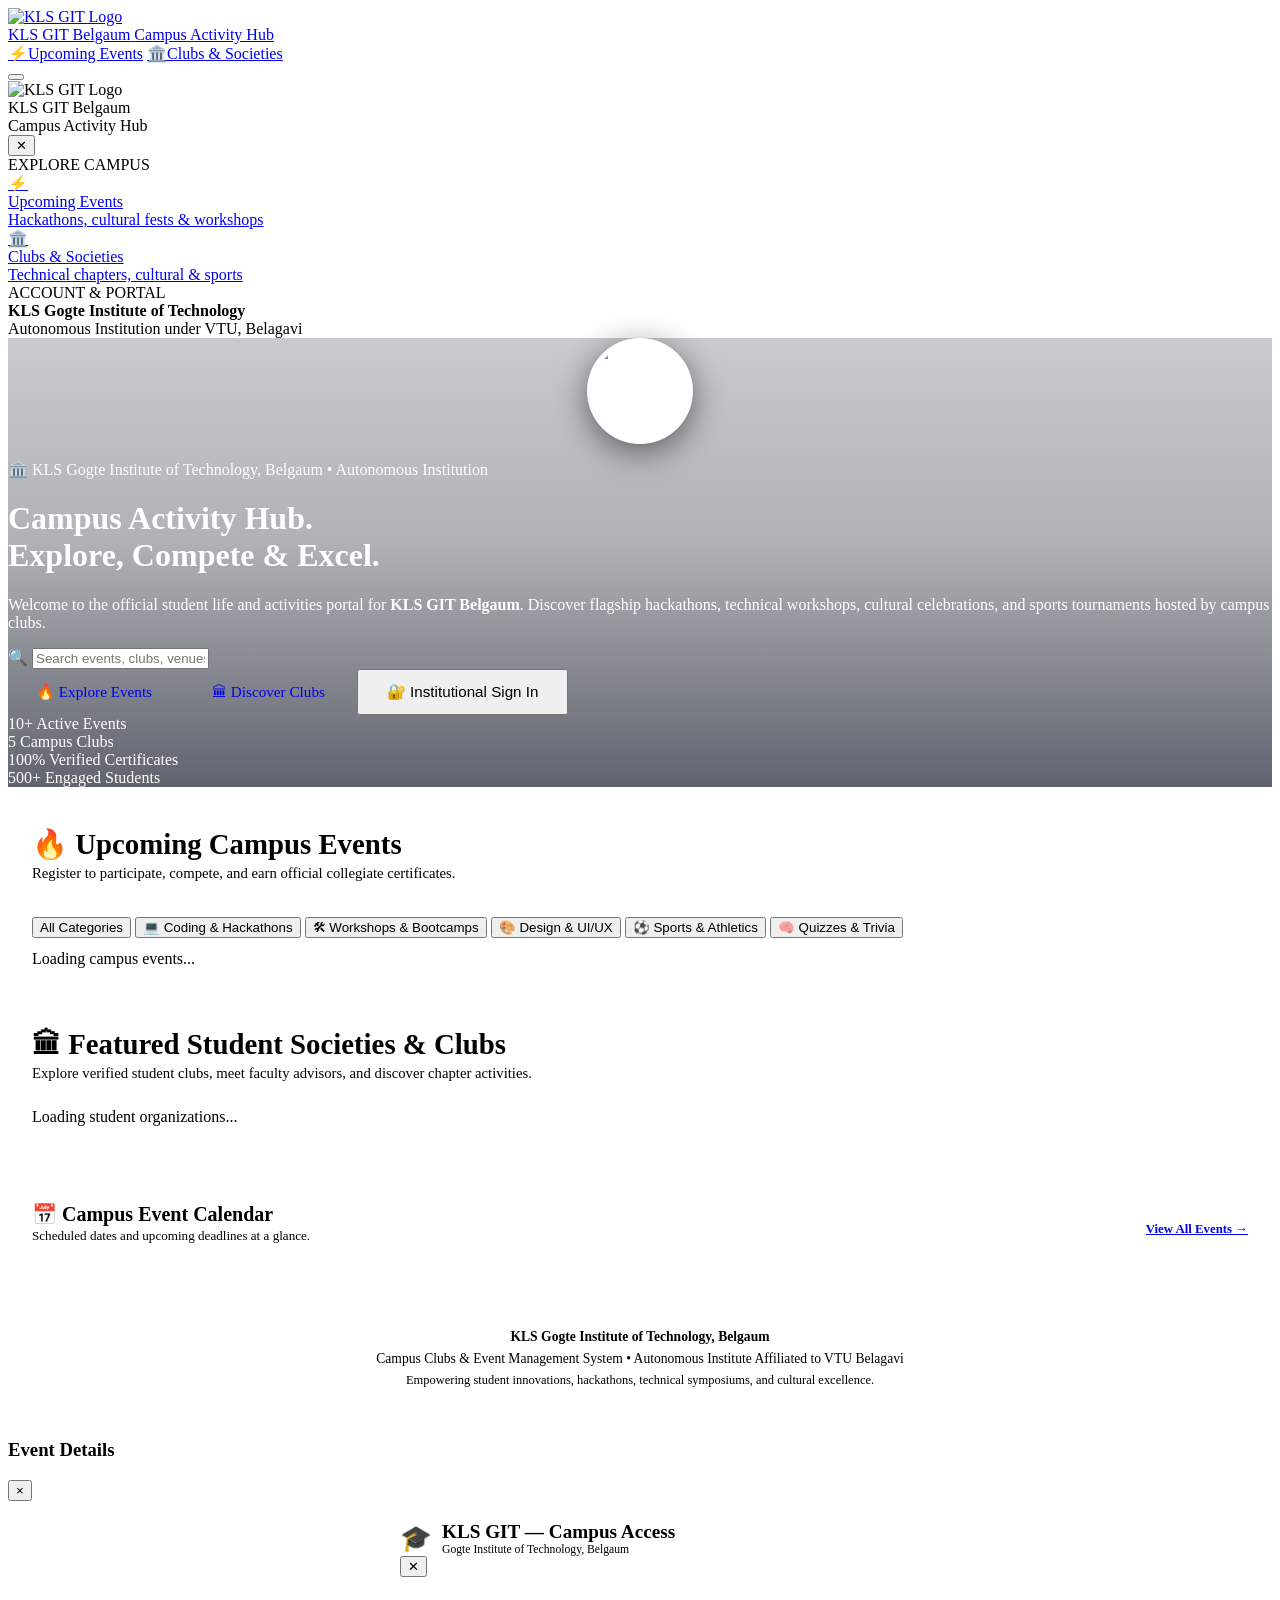
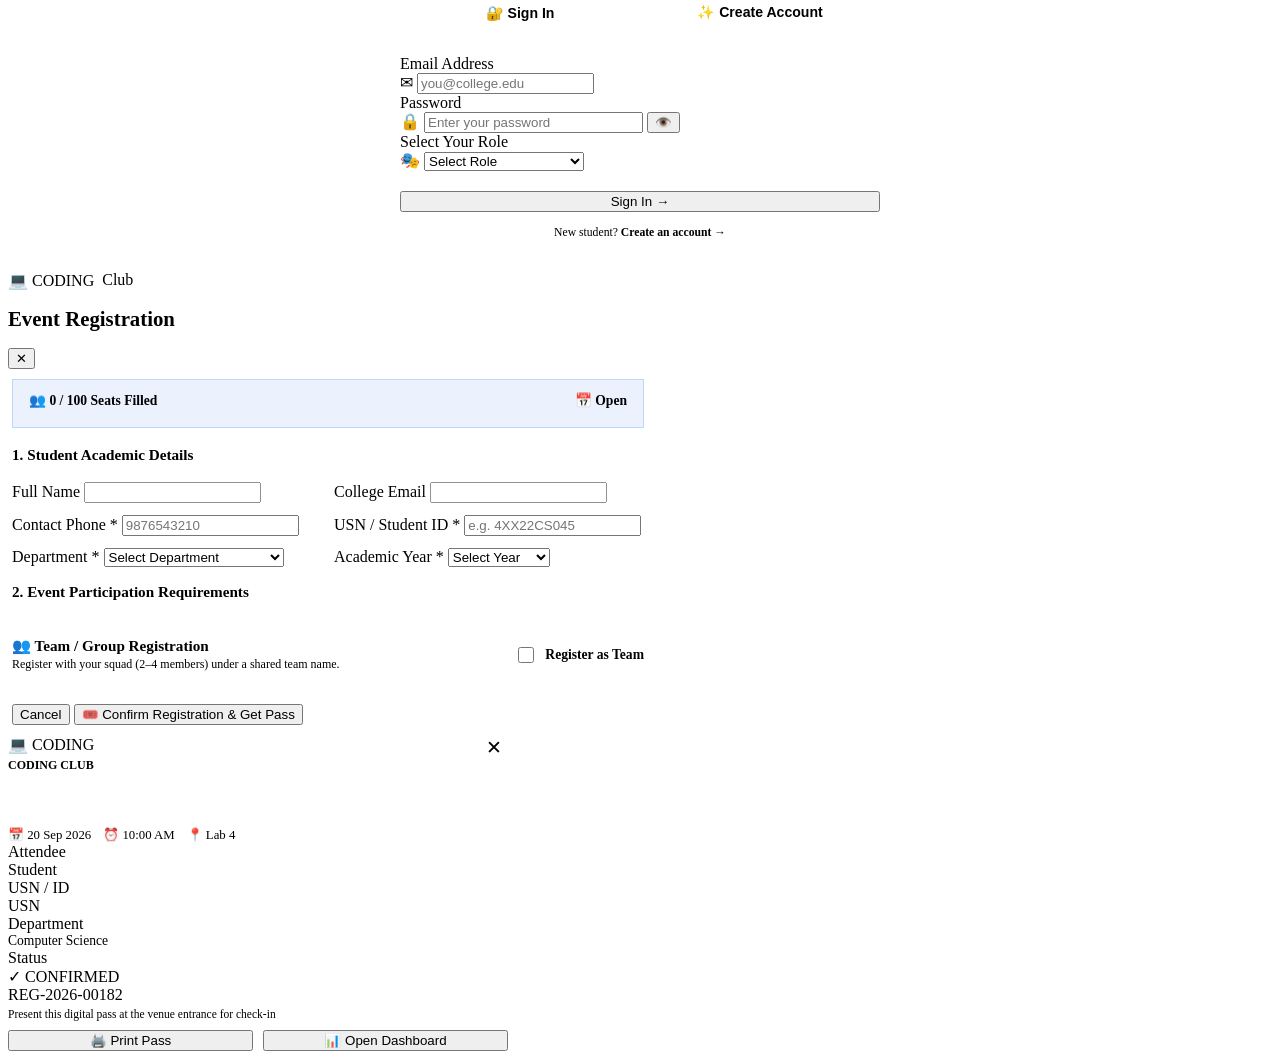
==== src/main/resources/static/index.html @ 77676dac "refactor(nav): remove autonomous badge, calendar link, and verify certificate link from navbar" ====
<!DOCTYPE html>
<html lang="en">
<head>
  <meta charset="UTF-8" />
  <meta name="viewport" content="width=device-width, initial-scale=1.0" />
  <title>KLS Gogte Institute of Technology, Belgaum — Campus Activity Hub</title>
  <meta name="description" content="Official Activity Hub for KLS Gogte Institute of Technology, Belgaum (KLS GIT Belagavi). Explore student clubs, hackathons, workshops, and verified credentials." />
  <link rel="icon" type="image/png" href="/images/kls_git_logo.png" />
  <link rel="stylesheet" href="/css/style.css?v=20260906_v27" />
</head>
<body>

<div id="toast-container"></div>

<!-- Top Navigation -->
<nav class="public-nav">
  <div class="public-nav-rainbow-bar"></div>
  <div class="public-nav-inner">
    <a href="/index.html" class="public-brand">
      <div class="brand-logo-wrapper">
        <img src="/images/kls_git_logo.png" alt="KLS GIT Logo" class="brand-logo-img" />
        <span class="brand-pulse-dot" title="Live Campus Portal"></span>
      </div>
      <div class="brand-text-col">
        <span class="brand-title">KLS GIT Belgaum</span>
        <span class="brand-subtitle">Campus Activity Hub</span>
      </div>
    </a>
    
    <div class="public-nav-links">
      <a href="#events-section" class="nav-link"><span class="nav-link-icon">⚡</span><span>Upcoming Events</span></a>
      <a href="#clubs-section" class="nav-link"><span class="nav-link-icon">🏛️</span><span>Clubs & Societies</span></a>
    </div>

    <div class="public-nav-right">
      <div id="nav-auth-container">
        <!-- Dynamic authentication buttons injected via JS -->
      </div>
      <button class="nav-toggle-btn" id="nav-toggle-btn" aria-label="Toggle navigation menu" onclick="toggleMobileNav()">
        <span class="bar bar-1"></span>
        <span class="bar bar-2"></span>
        <span class="bar bar-3"></span>
      </button>
    </div>
  </div>
</nav>

<!-- Mobile Navigation Drawer & Backdrop -->
<div class="mobile-nav-backdrop" id="mobile-nav-backdrop" onclick="closeMobileNav()"></div>
<aside class="mobile-nav-drawer" id="mobile-nav-drawer" aria-label="Mobile Navigation Drawer">
  <div class="drawer-header">
    <div class="drawer-brand">
      <img src="/images/kls_git_logo.png" alt="KLS GIT Logo" class="drawer-logo" />
      <div>
        <div class="drawer-title">KLS GIT Belgaum</div>
        <div class="drawer-subtitle">Campus Activity Hub</div>
      </div>
    </div>
    <button class="drawer-close-btn" onclick="closeMobileNav()" aria-label="Close navigation menu">✕</button>
  </div>

  <div class="drawer-content">
    <div class="drawer-group-label">EXPLORE CAMPUS</div>
    <nav class="drawer-links-list">
      <a href="#events-section" class="drawer-nav-item" onclick="closeMobileNav()">
        <div class="drawer-nav-icon-box bg-purple-tint">⚡</div>
        <div class="drawer-nav-meta">
          <div class="drawer-nav-title">Upcoming Events</div>
          <div class="drawer-nav-desc">Hackathons, cultural fests & workshops</div>
        </div>
      </a>
      <a href="#clubs-section" class="drawer-nav-item" onclick="closeMobileNav()">
        <div class="drawer-nav-icon-box bg-cyan-tint">🏛️</div>
        <div class="drawer-nav-meta">
          <div class="drawer-nav-title">Clubs & Societies</div>
          <div class="drawer-nav-desc">Technical chapters, cultural & sports</div>
        </div>
      </a>
    </nav>

    <div class="drawer-divider"></div>
    <div class="drawer-group-label">ACCOUNT & PORTAL</div>
    <div id="mobile-nav-auth" class="drawer-auth-section">
      <!-- Dynamic authentication buttons injected via JS -->
    </div>
  </div>

  <div class="drawer-footer">
    <div class="drawer-footer-text">
      <strong>KLS Gogte Institute of Technology</strong><br/>
      Autonomous Institution under VTU, Belagavi
    </div>
  </div>
</aside>

<!-- Hero Section with Real Campus Photo -->
<header class="hub-hero" style="background: linear-gradient(180deg, rgba(10, 16, 32, 0.22) 0%, rgba(10, 16, 32, 0.32) 45%, rgba(10, 16, 32, 0.65) 100%), url('/images/kls_git_campus.jpg') center 32%/cover no-repeat !important; color: #ffffff !important;">
  <div style="display:flex; justify-content:center; margin-bottom:16px;">
    <img src="/images/kls_git_logo.png" alt="KLS GIT Official Emblem" style="width:96px; height:96px; border-radius:50%; object-fit:contain; background:#fff; padding:3px; box-shadow:0 8px 32px rgba(0,0,0,0.5); border:2px solid rgba(255,255,255,0.25);" />
  </div>
  <div class="hub-hero-badge">
    <span class="live-pulse-dot"></span> <span>🏛️</span> KLS Gogte Institute of Technology, Belgaum • Autonomous Institution
  </div>
  <h1>Campus Activity Hub.<br/><span class="text-gradient-flow">Explore, Compete & Excel.</span></h1>
  <p>
    Welcome to the official student life and activities portal for <strong>KLS GIT Belgaum</strong>. Discover flagship hackathons, technical workshops, cultural celebrations, and sports tournaments hosted by campus clubs.
  </p>

  <!-- Live Search Bar -->
  <div class="hub-search-box">
    <span class="hub-search-icon">🔍</span>
    <input 
      type="text" 
      id="search-input" 
      class="hub-search-input" 
      placeholder="Search events, clubs, venues, or keywords..." 
      oninput="onSearchChange()"
    />
  </div>

  <div class="hub-hero-cta-group">
    <a href="#events-section" class="btn btn-primary" style="display:inline-flex; width:auto; padding: 12px 28px; font-size: 0.95rem; text-decoration:none;">
      🔥 Explore Events
    </a>
    <a href="#clubs-section" class="btn btn-secondary" style="display:inline-flex; width:auto; padding: 12px 28px; font-size: 0.95rem; text-decoration:none;">
      🏛 Discover Clubs
    </a>
    <button class="btn btn-secondary" onclick="openLoginModal()" style="display:inline-flex; width:auto; padding: 12px 28px; font-size: 0.95rem;">
      🔐 Institutional Sign In
    </button>
  </div>

  <div class="hub-stats-row">
    <div class="hub-stat-item">
      <span class="hub-stat-num" id="stat-events-count">10+</span>
      <span class="hub-stat-lbl">Active Events</span>
    </div>
    <div class="hub-stat-item">
      <span class="hub-stat-num" id="stat-clubs-count">5</span>
      <span class="hub-stat-lbl">Campus Clubs</span>
    </div>
    <div class="hub-stat-item">
      <span class="hub-stat-num">100%</span>
      <span class="hub-stat-lbl">Verified Certificates</span>
    </div>
    <div class="hub-stat-item">
      <span class="hub-stat-num">500+</span>
      <span class="hub-stat-lbl">Engaged Students</span>
    </div>
  </div>
</header>

<!-- Main Hub Content -->
<main class="page-container" style="max-width: 1280px; margin: 40px auto; padding: 0 24px;">

  <!-- Section 1: Upcoming Events -->
  <section id="events-section" style="margin-bottom: 60px;">
    <div style="display:flex; justify-content:space-between; align-items:flex-end; margin-bottom: 20px; flex-wrap:wrap; gap: 12px;">
      <div>
        <h2 style="font-size: 1.8rem; font-weight: 800; margin: 0; color: var(--text-primary);">
          🔥 Upcoming Campus Events
        </h2>
        <p style="color: var(--text-muted); font-size: 0.92rem; margin-top: 4px;">
          Register to participate, compete, and earn official collegiate certificates.
        </p>
      </div>
    </div>

    <!-- Category Filter Chips -->
    <div class="filter-chips-row">
      <button class="filter-chip active" onclick="filterCategory('ALL', this)">All Categories</button>
      <button class="filter-chip" onclick="filterCategory('CODING', this)">💻 Coding & Hackathons</button>
      <button class="filter-chip" onclick="filterCategory('WORKSHOP', this)">🛠 Workshops & Bootcamps</button>
      <button class="filter-chip" onclick="filterCategory('DESIGN', this)">🎨 Design & UI/UX</button>
      <button class="filter-chip" onclick="filterCategory('SPORTS', this)">⚽ Sports & Athletics</button>
      <button class="filter-chip" onclick="filterCategory('QUIZ', this)">🧠 Quizzes & Trivia</button>
    </div>

    <!-- Events Grid -->
    <div class="events-grid" id="events-grid">
      <div class="empty-state" style="grid-column: 1 / -1;">
        <div class="spinner"></div>
        <p style="margin-top: 12px;">Loading campus events...</p>
      </div>
    </div>
  </section>

  <!-- Section 2: Campus Clubs Showcase -->
  <section id="clubs-section" class="section-entrance-bg" style="margin-bottom: 60px; background: url('/images/kls_git_entrance.jpg?v=20260906_v27') center center / 100% 100% no-repeat !important;">
    <div class="section-header-badge-box">
      <h2 style="font-size: 1.8rem; font-weight: 800; margin: 0; color: var(--text-primary);">
        🏛 Featured Student Societies & Clubs
      </h2>
      <p style="color: var(--text-secondary); font-size: 0.92rem; margin-top: 4px; font-weight: 500;">
        Explore verified student clubs, meet faculty advisors, and discover chapter activities.
      </p>
    </div>

    <div style="display:grid; grid-template-columns: repeat(auto-fill, minmax(280px, 1fr)); gap: 20px;" id="clubs-grid">
      <div class="empty-state" style="grid-column: 1 / -1;">
        <div class="spinner"></div>
        <p style="margin-top: 12px;">Loading student organizations...</p>
      </div>
    </div>
  </section>

  <!-- Section 3: Campus Calendar (Compact Widget) -->
  <section id="calendar-section" style="margin-bottom: 40px;">
    <div style="margin-bottom: 14px; display:flex; align-items:center; gap:10px; justify-content:space-between; flex-wrap:wrap;">
      <div>
        <h3 style="font-size: 1.25rem; font-weight: 800; margin: 0; color: var(--text-primary);">
          📅 Campus Event Calendar
        </h3>
        <p style="color: var(--text-muted); font-size: 0.82rem; margin-top: 2px; font-weight: 500;">
          Scheduled dates and upcoming deadlines at a glance.
        </p>
      </div>
      <a href="#events-section" class="btn btn-secondary btn-sm" style="font-size:0.8rem; font-weight:700;">View All Events →</a>
    </div>

    <div id="calendar-container" class="compact-calendar-widget"></div>
  </section>

</main>

<!-- Footer -->
<footer style="border-top: 1px solid var(--border); padding: 32px 24px; text-align: center; color: var(--text-muted); font-size: 0.85rem; background: var(--bg-card);">
  <p style="margin: 0 0 6px 0; font-weight: 600; color: var(--text-primary);">KLS Gogte Institute of Technology, Belgaum</p>
  <p style="margin: 0 0 6px 0;">Campus Clubs & Event Management System • Autonomous Institute Affiliated to VTU Belagavi</p>
  <p style="margin: 0; font-size: 0.78rem;">Empowering student innovations, hackathons, technical symposiums, and cultural excellence.</p>
</footer>

<!-- Public Event Details Modal -->
<div class="modal-overlay" id="eventDetailsModal">
  <div class="modal-card" style="max-width: 650px;">
    <div class="modal-header">
      <h3 id="detailsModalTitle">Event Details</h3>
      <button class="modal-close" onclick="closeModal('eventDetailsModal')">&times;</button>
    </div>
    <div class="modal-body" id="detailsModalBody"></div>
    <div class="modal-footer" id="detailsModalActions"></div>
  </div>
</div>

<!-- Unified Auth Modal: Sign In + Create Account -->
<div class="modal-overlay" id="loginModal" style="align-items: flex-start; padding: 20px 16px;">
  <div class="modal-card" style="max-width: 480px; margin: auto; align-self: center; max-height: calc(100vh - 40px); overflow-y: auto;">

    <!-- Header -->
    <div class="modal-header" style="border-bottom: 1px solid rgba(255,255,255,0.08); padding-bottom: 14px; margin-bottom: 0;">
      <div style="display:flex; align-items:center; gap: 10px;">
        <span style="font-size:1.6rem;">🎓</span>
        <div>
          <h3 style="margin:0; font-size: 1.2rem;" id="auth-modal-title">KLS GIT — Campus Access</h3>
          <p style="margin:0; font-size:0.73rem; color:var(--text-muted);">Gogte Institute of Technology, Belgaum</p>
        </div>
      </div>
      <button class="modal-close" onclick="closeLoginModal()">&#x2715;</button>
    </div>

    <!-- Tabs -->
    <div style="display:flex; gap:0; border-bottom: 1px solid rgba(255,255,255,0.08); margin-bottom: 20px;">
      <button id="tab-signin" onclick="switchAuthTab('signin')" style="
        flex:1; padding: 12px; background:transparent; border:none; cursor:pointer;
        font-size: 0.88rem; font-weight: 700; color: var(--accent-purple);
        border-bottom: 2px solid var(--accent-purple); transition: all 0.2s;
      ">🔐 Sign In</button>
      <button id="tab-register" onclick="switchAuthTab('register')" style="
        flex:1; padding: 12px; background:transparent; border:none; cursor:pointer;
        font-size: 0.88rem; font-weight: 600; color: var(--text-muted);
        border-bottom: 2px solid transparent; transition: all 0.2s;
      ">✨ Create Account</button>
    </div>

    <!-- ─── SIGN IN PANEL ─── -->
    <div id="auth-panel-signin">
      <form id="login-form" novalidate onsubmit="handleLogin(event); return false;">
        <div class="form-group">
          <label for="email">Email Address</label>
          <div class="input-wrapper">
            <span class="input-icon">✉</span>
            <input type="email" id="email" name="email" placeholder="you@college.edu" autocomplete="email" required />
          </div>
        </div>
        <div class="form-group">
          <label for="password">Password</label>
          <div class="input-wrapper" style="position:relative;">
            <span class="input-icon">🔒</span>
            <input type="password" id="password" name="password" placeholder="Enter your password" autocomplete="current-password" required style="padding-right: 44px;" />
            <button type="button" class="password-toggle-btn" onclick="togglePasswordVisibility('password', this)" title="Show/hide password">👁️</button>
          </div>
        </div>
        <div class="form-group">
          <label for="role">Select Your Role</label>
          <div class="input-wrapper">
            <span class="input-icon">🎭</span>
            <select id="role" name="role" required>
              <option value="" disabled selected>Select Role</option>
              <option value="DEVELOPER">🛠 Developer / Admin</option>
              <option value="COORDINATOR">📋 Coordinator</option>
              <option value="FACULTY_COORDINATOR">🎓 Faculty Coordinator</option>
              <option value="USER">👤 Student / User</option>
            </select>
          </div>
        </div>
        <div id="error-msg" class="error-msg"></div>
        <button type="submit" id="login-btn" class="btn btn-primary" style="margin-top: 20px; width: 100%;">
          Sign In →
        </button>
      </form>
      <p style="text-align:center; margin-top:14px; font-size:0.73rem; color:var(--text-muted);">
        New student? <span style="color:var(--accent-purple); cursor:pointer; font-weight:600;" onclick="switchAuthTab('register')">Create an account →</span>
      </p>
    </div>

    <!-- ─── CREATE ACCOUNT PANEL ─── -->
    <div id="auth-panel-register" style="display:none;">
      <form id="register-form" novalidate onsubmit="handleStudentRegister(event)">

        <!-- Row 1: Name + USN -->
        <div style="display:grid; grid-template-columns:1fr 1fr; gap:12px;">
          <div class="form-group">
            <label for="reg-name">Full Name *</label>
            <div class="input-wrapper">
              <span class="input-icon">👤</span>
              <input type="text" id="reg-name" placeholder="Bhargav Mahesh" required />
            </div>
          </div>
          <div class="form-group">
            <label for="reg-usn">USN *</label>
            <div class="input-wrapper">
              <span class="input-icon">🪪</span>
              <input type="text" id="reg-usn" placeholder="2KG21CS001" required style="text-transform:uppercase;" />
            </div>
          </div>
        </div>

        <!-- College Email + OTP -->
        <div class="form-group">
          <label for="reg-email">College Email *</label>
          <div style="display:flex; gap:8px; align-items:flex-start;">
            <div class="input-wrapper" style="flex:1;">
              <span class="input-icon">✉</span>
              <input type="email" id="reg-email" placeholder="usn@kls.ac.in or college email" required />
            </div>
            <button type="button" id="otp-send-btn" onclick="sendOTP()"
              style="flex-shrink:0; padding: 10px 14px; background: var(--accent-purple); color:#fff; border:none; border-radius: var(--radius-md); cursor:pointer; font-size:0.8rem; font-weight:600; white-space:nowrap;">
              Send OTP
            </button>
          </div>
        </div>

        <!-- OTP Input (hidden until sent) -->
        <div class="form-group" id="otp-verify-row" style="display:none;">
          <label for="reg-otp">Enter OTP <span style="color:var(--accent-green); font-size:0.75rem;" id="otp-status-text">(Check your email)</span></label>
          <div style="display:flex; gap:8px;">
            <div class="input-wrapper" style="flex:1;">
              <span class="input-icon">🔢</span>
              <input type="text" id="reg-otp" placeholder="6-digit code" maxlength="6" inputmode="numeric" />
            </div>
            <button type="button" onclick="verifyOTP()"
              style="flex-shrink:0; padding: 10px 14px; background: var(--accent-green); color:#fff; border:none; border-radius: var(--radius-md); cursor:pointer; font-size:0.8rem; font-weight:600;">
              Verify ✓
            </button>
          </div>
          <div id="otp-verified-badge" style="display:none; margin-top:6px; color:var(--accent-green); font-size:0.78rem; font-weight:600;">
            ✅ Email Verified
          </div>
        </div>

        <!-- Row 2: Mobile + Year -->
        <div style="display:grid; grid-template-columns:1fr 1fr; gap:12px;">
          <div class="form-group">
            <label for="reg-mobile">Mobile Number *</label>
            <div class="input-wrapper">
              <span class="input-icon">📱</span>
              <input type="tel" id="reg-mobile" placeholder="10-digit mobile" maxlength="10" required />
            </div>
          </div>
          <div class="form-group">
            <label for="reg-year">Year of Study *</label>
            <div class="input-wrapper">
              <span class="input-icon">📚</span>
              <select id="reg-year" required>
                <option value="" disabled selected>Select Year</option>
                <option value="1">1st Year</option>
                <option value="2">2nd Year</option>
                <option value="3">3rd Year</option>
                <option value="4">4th Year</option>
              </select>
            </div>
          </div>
        </div>

        <!-- Department -->
        <div class="form-group">
          <label for="reg-dept">Department *</label>
          <div class="input-wrapper">
            <span class="input-icon">🏛</span>
            <select id="reg-dept" required>
              <option value="" disabled selected>Select Department</option>
              <option value="CSE">Computer Science &amp; Engineering</option>
              <option value="ISE">Information Science &amp; Engineering</option>
              <option value="ECE">Electronics &amp; Communication</option>
              <option value="EEE">Electrical &amp; Electronics</option>
              <option value="ME">Mechanical Engineering</option>
              <option value="CE">Civil Engineering</option>
              <option value="AI-ML">AI &amp; Machine Learning</option>
              <option value="MBA">MBA</option>
              <option value="MCA">MCA</option>
            </select>
          </div>
        </div>

        <!-- Password -->
        <div class="form-group">
          <label for="reg-password">Password *</label>
          <div class="input-wrapper" style="position:relative;">
            <span class="input-icon">🔒</span>
            <input type="password" id="reg-password" placeholder="Create a secure password" required style="padding-right: 44px;" />
            <button type="button" class="password-toggle-btn" onclick="togglePasswordVisibility('reg-password', this)" title="Show/hide password">👁️</button>
          </div>
        </div>

        <div id="reg-error-msg" class="error-msg"></div>

        <button type="submit" id="register-btn" class="btn btn-primary" style="margin-top:16px; width:100%;">
          Create Account →
        </button>
      </form>
      <p style="text-align:center; margin-top:14px; font-size:0.73rem; color:var(--text-muted);">
        Already have an account? <span style="color:var(--accent-purple); cursor:pointer; font-weight:600;" onclick="switchAuthTab('signin')">Sign In →</span>
      </p>
    </div>

  </div>
</div>

<!-- Event Registration Modal (Direct In-Page Registration on Home Page) -->
<div class="modal-overlay" id="event-registration-modal">
  <div class="modal" style="max-width: 640px; max-height: 90vh; display: flex; flex-direction: column;">
    <div class="modal-header" style="flex-shrink: 0;">
      <div>
        <div style="display:flex; align-items:center; gap:8px; margin-bottom:4px;">
          <span id="event-reg-type-badge" class="badge badge-purple">💻 CODING</span>
          <span id="event-reg-club-badge" class="badge badge-blue">Club</span>
        </div>
        <h2 id="event-reg-title" style="font-size:1.3rem;">Event Registration</h2>
      </div>
      <button class="modal-close" onclick="closeModal('event-registration-modal')">✕</button>
    </div>

    <div style="overflow-y: auto; padding: 10px 4px; flex: 1;">
      <!-- Capacity & Deadline Banner -->
      <div id="event-reg-capacity-banner" style="background: rgba(59,130,246,0.1); border: 1px solid rgba(59,130,246,0.25); border-radius: var(--radius-md); padding: 12px 16px; margin-bottom: 18px;">
        <div style="display:flex; justify-content:space-between; font-size:0.85rem; font-weight:600; color:var(--accent-cyan); margin-bottom:6px;">
          <span id="event-reg-capacity-count">👥 0 / 100 Seats Filled</span>
          <span id="event-reg-deadline-text">📅 Open</span>
        </div>
        <div class="capacity-bar-track">
          <div class="capacity-bar-fill" id="event-reg-capacity-fill" style="width: 0%;"></div>
        </div>
      </div>

      <form id="public-event-reg-form" onsubmit="submitPublicEventRegistration(event)">
        <!-- 1. Student Academic Details -->
        <h3 style="font-size:0.95rem; font-weight:700; color:var(--text-primary); margin-bottom:12px; border-bottom:1px solid var(--border); padding-bottom:6px;">
          1. Student Academic Details
        </h3>

        <div style="display:grid; grid-template-columns: 1fr 1fr; gap:12px; margin-bottom:12px;">
          <div class="form-group">
            <label class="form-label">Full Name</label>
            <input type="text" class="form-control" id="event-reg-student-name" readonly style="opacity:0.8; cursor:not-allowed;" />
          </div>
          <div class="form-group">
            <label class="form-label">College Email</label>
            <input type="email" class="form-control" id="event-reg-student-email" readonly style="opacity:0.8; cursor:not-allowed;" />
          </div>
        </div>

        <div style="display:grid; grid-template-columns: 1fr 1fr; gap:12px; margin-bottom:12px;">
          <div class="form-group">
            <label class="form-label">Contact Phone *</label>
            <input type="tel" class="form-control" id="event-reg-phone" placeholder="9876543210" required />
          </div>
          <div class="form-group">
            <label class="form-label">USN / Student ID *</label>
            <input type="text" class="form-control" id="event-reg-usn" placeholder="e.g. 4XX22CS045" required />
          </div>
        </div>

        <div style="display:grid; grid-template-columns: 1fr 1fr; gap:12px; margin-bottom:16px;">
          <div class="form-group">
            <label class="form-label">Department *</label>
            <select class="form-control" id="event-reg-dept" required>
              <option value="">Select Department</option>
              <option value="Computer Science & Engineering">Computer Science & Eng</option>
              <option value="Information Science & Engineering">Information Science & Eng</option>
              <option value="Electronics & Communication">Electronics & Comm</option>
              <option value="Mechanical Engineering">Mechanical Engineering</option>
              <option value="Civil Engineering">Civil Engineering</option>
              <option value="Biotechnology">Biotechnology</option>
              <option value="Master of Business Admin (MBA)">MBA</option>
            </select>
          </div>
          <div class="form-group">
            <label class="form-label">Academic Year *</label>
            <select class="form-control" id="event-reg-year" required>
              <option value="">Select Year</option>
              <option value="1st Year">1st Year</option>
              <option value="2nd Year">2nd Year</option>
              <option value="3rd Year">3rd Year</option>
              <option value="4th Year">4th Year</option>
              <option value="Postgraduate">Postgraduate</option>
            </select>
          </div>
        </div>

        <!-- 2. Dynamic Event-Type Specific Questions -->
        <div id="event-dynamic-reg-section" style="margin-top:16px;">
          <h3 style="font-size:0.95rem; font-weight:700; color:var(--text-primary); margin-bottom:12px; border-bottom:1px solid var(--border); padding-bottom:6px;">
            2. Event Participation Requirements
          </h3>
          <div id="event-reg-dynamic-questions">
            <!-- Dynamically populated based on eventType -->
          </div>
        </div>

        <!-- 3. Team / Group Registration -->
        <div id="event-reg-team-section" style="margin-top:16px; border-top:1px solid var(--border); padding-top:14px;">
          <div style="display:flex; align-items:center; justify-content:space-between; margin-bottom:10px;">
            <div>
              <h3 style="font-size:0.95rem; font-weight:700; color:var(--text-primary); margin:0;">
                👥 Team / Group Registration
              </h3>
              <p style="font-size:0.75rem; color:var(--text-muted); margin:2px 0 0;">
                Register with your squad (2–4 members) under a shared team name.
              </p>
            </div>
            <label style="display:flex; align-items:center; gap:8px; cursor:pointer; font-size:0.85rem; color:var(--accent-cyan); font-weight:600;">
              <input type="checkbox" id="event-reg-is-team-checkbox" onchange="togglePublicTeamFields()" style="width:16px; height:16px; accent-color:var(--accent-cyan);" />
              Register as Team
            </label>
          </div>

          <div id="event-reg-team-fields" style="display:none; background:rgba(255,255,255,0.02); border:1px solid var(--border); border-radius:var(--radius-md); padding:14px; margin-bottom:12px;">
            <div class="form-group" style="margin-bottom:12px;">
              <label class="form-label">Team Name <span style="color:var(--accent-red);">*</span></label>
              <input type="text" class="form-control" id="event-reg-team-name" placeholder="e.g. Silicon Crusaders, Byte Busters" />
            </div>

            <label class="form-label" style="display:flex; justify-content:space-between; margin-bottom:6px;">
              <span>Teammates (USN & Name)</span>
              <span style="font-size:0.75rem; color:var(--text-muted);">Max 3 additional members</span>
            </label>
            <div id="event-reg-teammates-list" style="display:flex; flex-direction:column; gap:8px;">
              <!-- Dynamic teammate inputs -->
            </div>
            <button type="button" class="btn btn-secondary btn-sm" onclick="addPublicTeammateInput()" style="margin-top:8px;">
              ➕ Add Teammate
            </button>
          </div>
        </div>

        <div class="modal-footer" style="margin-top:20px; padding:12px 0 0; border-top:1px solid var(--border);">
          <button type="button" class="btn btn-secondary" onclick="closeModal('event-registration-modal')">Cancel</button>
          <button type="submit" class="btn btn-primary" id="event-confirm-reg-btn">
            🎟️ Confirm Registration & Get Pass
          </button>
        </div>
      </form>
    </div>
  </div>
</div>

<!-- Holographic Digital Ticket Pass & QR Code Modal -->
<div class="modal-overlay" id="event-ticket-modal">
  <div class="modal" style="max-width: 500px; background: transparent; border: none; box-shadow: none; padding: 0;">
    <div class="ticket-pass-wrapper">
      <div class="ticket-hologram-card">
        <!-- Notch cutouts -->
        <div class="ticket-notch-left"></div>
        <div class="ticket-notch-right"></div>

        <!-- Header band -->
        <div class="ticket-header-band">
          <div style="display:flex; justify-content:space-between; align-items:flex-start;">
            <div>
              <span id="event-ticket-type-badge" class="badge badge-cyan">💻 CODING</span>
              <div id="event-ticket-club-name" style="font-size:0.75rem; color:var(--accent-blue); font-weight:700; margin-top:4px;">CODING CLUB</div>
              <h2 id="event-ticket-title" style="font-size:1.25rem; font-weight:800; color:#fff; margin-top:4px;">Hackathon 2026</h2>
            </div>
            <button onclick="closeModal('event-ticket-modal')" style="background:transparent; border:none; color:var(--text-muted); font-size:1.2rem; cursor:pointer;">✕</button>
          </div>
          <div style="margin-top:10px; display:flex; gap:12px; font-size:0.8rem; color:var(--text-secondary);">
            <span id="event-ticket-date">📅 20 Sep 2026</span>
            <span id="event-ticket-time">⏰ 10:00 AM</span>
            <span id="event-ticket-venue">📍 Lab 4</span>
          </div>
        </div>

        <!-- Body content -->
        <div class="ticket-body-content">
          <!-- Team Banner -->
          <div id="event-ticket-team-banner" style="display:none; background:rgba(99,102,241,0.15); border:1px solid rgba(99,102,241,0.4); border-radius:8px; padding:8px 12px; margin-bottom:12px; font-size:0.82rem; color:#c7d2fe;">
            🚀 Team: <strong id="event-ticket-team-name" style="color:#ffffff;">—</strong>
            <div id="event-ticket-team-members" style="font-size:0.75rem; color:#94a3b8; margin-top:3px;"></div>
          </div>
          <div class="ticket-field-row">
            <div>
              <div class="ticket-field-label">Attendee</div>
              <div class="ticket-field-val" id="event-ticket-student-name">Student</div>
            </div>
            <div>
              <div class="ticket-field-label">USN / ID</div>
              <div class="ticket-field-val" id="event-ticket-student-usn">USN</div>
            </div>
          </div>

          <div class="ticket-field-row">
            <div>
              <div class="ticket-field-label">Department</div>
              <div class="ticket-field-val" id="event-ticket-dept" style="font-size:0.85rem;">Computer Science</div>
            </div>
            <div>
              <div class="ticket-field-label">Status</div>
              <div id="event-ticket-status-badge"><span class="badge badge-green">✓ CONFIRMED</span></div>
            </div>
          </div>

          <!-- QR Code Ticket Section -->
          <div class="ticket-qr-section">
            <div class="ticket-qr-box" id="event-ticket-qr-box"></div>
            <div class="ticket-reg-code" id="event-ticket-reg-number">REG-2026-00182</div>
            <small style="color:var(--text-muted); font-size:0.72rem; margin-top:4px;">Present this digital pass at the venue entrance for check-in</small>
          </div>

          <div style="display:flex; gap:10px; margin-top:8px;">
            <button class="btn btn-secondary" style="flex:1;" onclick="window.print()">🖨️ Print Pass</button>
            <button class="btn btn-primary" style="flex:1;" onclick="closeModal('event-ticket-modal'); window.location.href='/user.html';">📊 Open Dashboard</button>
          </div>
        </div>
      </div>
    </div>
  </div>
</div>

<script src="/js/auth.js?v=20260905_v5"></script>
<script src="/js/home.js?v=20260905_v5"></script>
</body>
</html>
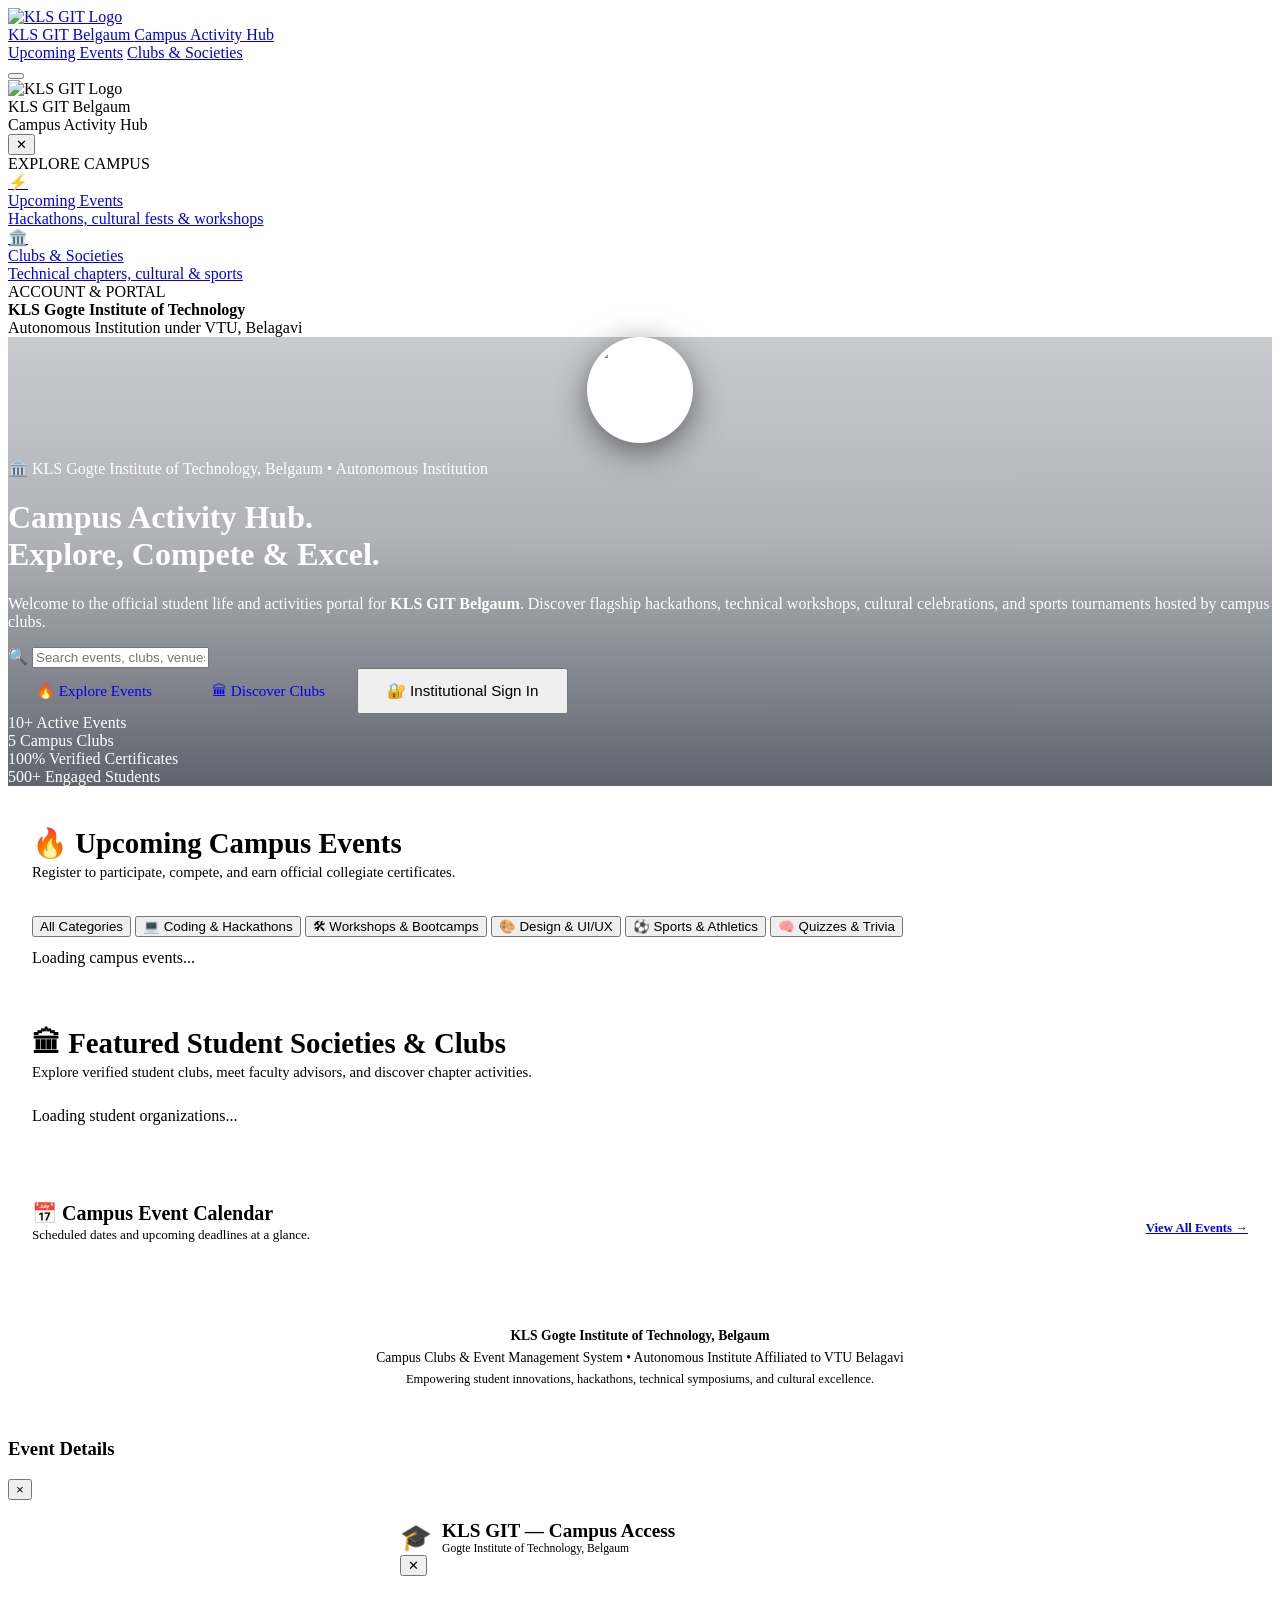
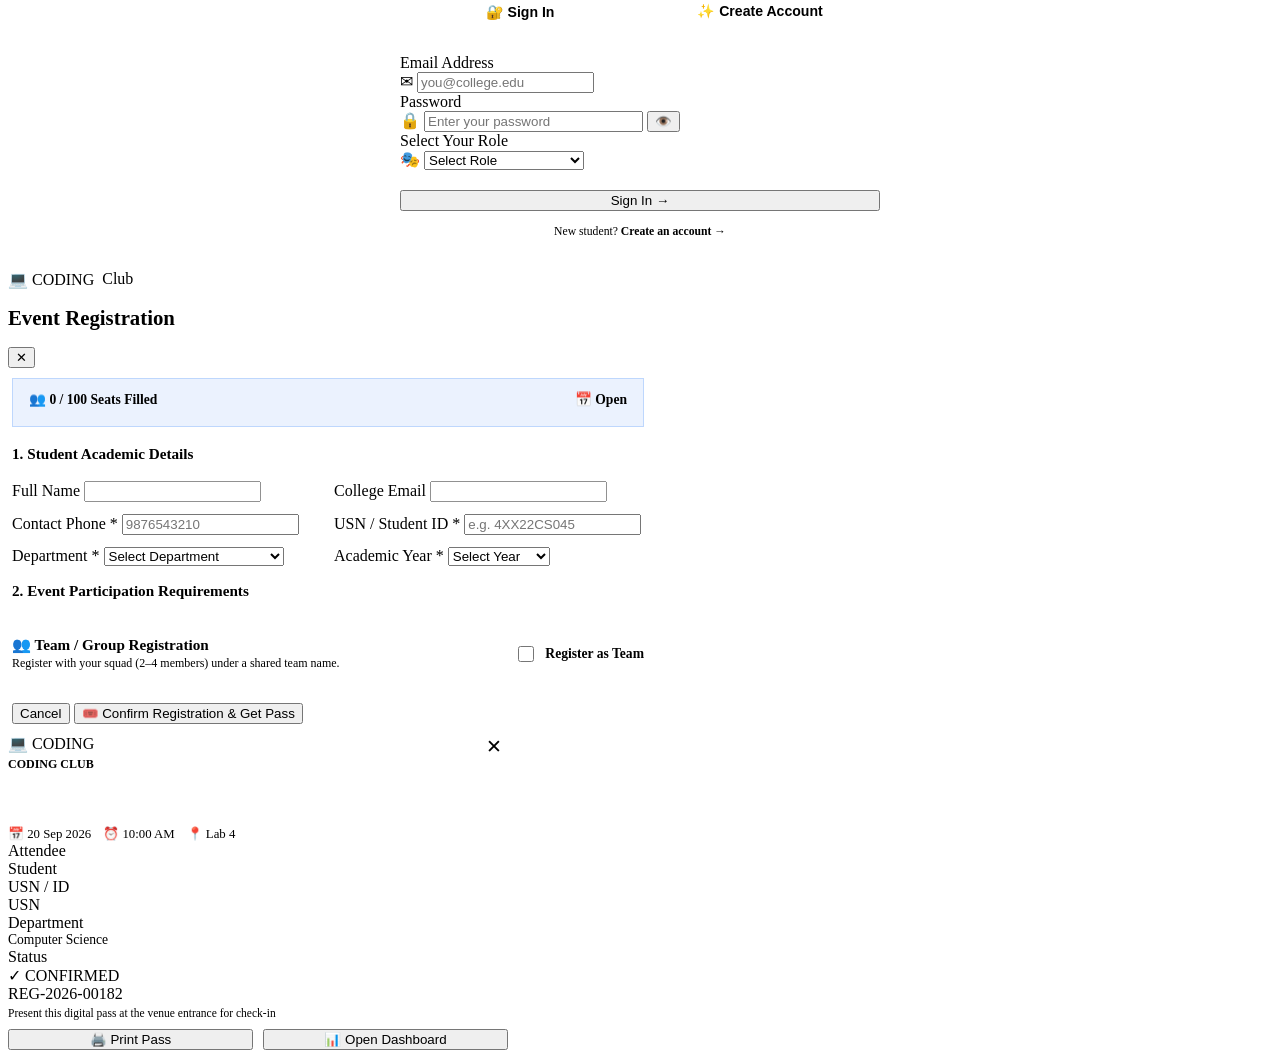
==== commit 533d81da: "refactor(ui): remove emojis from navbar links" ====
--- a/src/main/resources/static/index.html
+++ b/src/main/resources/static/index.html
@@ -28,8 +28,8 @@
     </a>
     
     <div class="public-nav-links">
-      <a href="#events-section" class="nav-link"><span class="nav-link-icon">⚡</span><span>Upcoming Events</span></a>
-      <a href="#clubs-section" class="nav-link"><span class="nav-link-icon">🏛️</span><span>Clubs & Societies</span></a>
+      <a href="#events-section" class="nav-link">Upcoming Events</a>
+      <a href="#clubs-section" class="nav-link">Clubs & Societies</a>
     </div>
 
     <div class="public-nav-right">
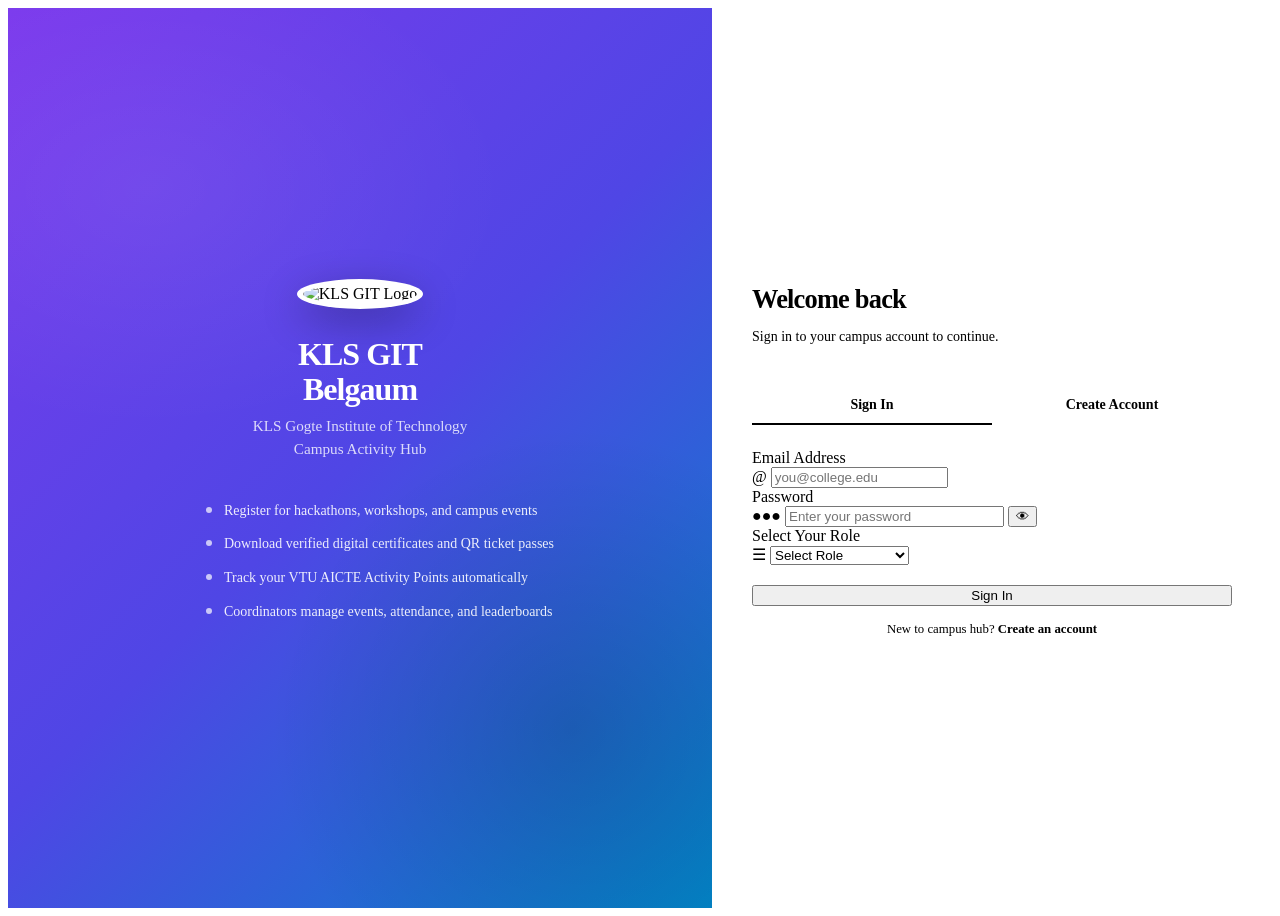
==== commit 517b1e2e: "feat: login/signup as landing page, emoji cleanup, remove scratch files" ====
--- a/src/main/resources/static/index.html
+++ b/src/main/resources/static/index.html
@@ -3,345 +3,348 @@
 <head>
   <meta charset="UTF-8" />
   <meta name="viewport" content="width=device-width, initial-scale=1.0" />
-  <title>KLS Gogte Institute of Technology, Belgaum — Campus Activity Hub</title>
-  <meta name="description" content="Official Activity Hub for KLS Gogte Institute of Technology, Belgaum (KLS GIT Belagavi). Explore student clubs, hackathons, workshops, and verified credentials." />
+  <title>KLS GIT Belgaum — Sign In</title>
+  <meta name="description" content="Sign in to the KLS Gogte Institute of Technology Campus Activity Hub. Manage events, clubs, and student activities." />
   <link rel="icon" type="image/png" href="/images/kls_git_logo.png" />
-  <link rel="stylesheet" href="/css/style.css?v=20260906_v27" />
+  <link rel="stylesheet" href="/css/style.css?v=20260917_v19" />
+  <style>
+    body {
+      min-height: 100vh;
+      display: flex;
+      align-items: center;
+      justify-content: center;
+      background: var(--bg-primary);
+    }
+
+    .auth-page-wrapper {
+      display: flex;
+      min-height: 100vh;
+      width: 100%;
+    }
+
+    /* Left branding panel */
+    .auth-brand-panel {
+      flex: 1;
+      background: linear-gradient(135deg, #7c3aed 0%, #4f46e5 50%, #0284c7 100%);
+      display: flex;
+      flex-direction: column;
+      align-items: center;
+      justify-content: center;
+      padding: 48px 40px;
+      position: relative;
+      overflow: hidden;
+    }
+
+    .auth-brand-panel::before {
+      content: '';
+      position: absolute;
+      inset: 0;
+      background:
+        radial-gradient(ellipse 600px 400px at 20% 20%, rgba(255,255,255,0.06) 0%, transparent 60%),
+        radial-gradient(ellipse 500px 500px at 80% 80%, rgba(0,0,0,0.15) 0%, transparent 60%);
+    }
+
+    .auth-brand-content {
+      position: relative;
+      z-index: 1;
+      text-align: center;
+      max-width: 420px;
+    }
+
+    .auth-brand-logo {
+      width: 100px;
+      height: 100px;
+      border-radius: 50%;
+      object-fit: contain;
+      background: #fff;
+      padding: 6px;
+      box-shadow: 0 12px 40px rgba(0,0,0,0.3);
+      margin-bottom: 28px;
+    }
+
+    .auth-brand-name {
+      font-family: var(--font-heading);
+      font-size: 2rem;
+      font-weight: 900;
+      color: #ffffff;
+      letter-spacing: -0.03em;
+      margin-bottom: 8px;
+      line-height: 1.1;
+    }
+
+    .auth-brand-subtitle {
+      font-size: 0.95rem;
+      color: rgba(255,255,255,0.8);
+      font-weight: 500;
+      margin-bottom: 40px;
+      line-height: 1.5;
+    }
+
+    .auth-feature-list {
+      list-style: none;
+      text-align: left;
+      display: flex;
+      flex-direction: column;
+      gap: 14px;
+    }
+
+    .auth-feature-list li {
+      display: flex;
+      align-items: flex-start;
+      gap: 12px;
+      color: rgba(255,255,255,0.9);
+      font-size: 0.875rem;
+      line-height: 1.4;
+    }
+
+    .auth-feature-dot {
+      width: 6px;
+      height: 6px;
+      border-radius: 50%;
+      background: rgba(255,255,255,0.7);
+      margin-top: 6px;
+      flex-shrink: 0;
+    }
+
+    /* Right auth panel */
+    .auth-form-panel {
+      width: 480px;
+      flex-shrink: 0;
+      background: var(--bg-secondary);
+      display: flex;
+      flex-direction: column;
+      justify-content: center;
+      padding: 48px 40px;
+      border-left: 1px solid var(--border);
+      overflow-y: auto;
+    }
+
+    .auth-form-header {
+      margin-bottom: 28px;
+    }
+
+    .auth-form-header h1 {
+      font-size: 1.65rem;
+      font-weight: 800;
+      color: var(--text-primary);
+      letter-spacing: -0.03em;
+      margin-bottom: 6px;
+    }
+
+    .auth-form-header p {
+      font-size: 0.875rem;
+      color: var(--text-muted);
+    }
+
+    /* Tab switcher */
+    .auth-tabs {
+      display: flex;
+      border-bottom: 1px solid var(--border);
+      margin-bottom: 24px;
+    }
+
+    .auth-tab-btn {
+      flex: 1;
+      padding: 10px 16px;
+      background: transparent;
+      border: none;
+      border-bottom: 2px solid transparent;
+      cursor: pointer;
+      font-size: 0.875rem;
+      font-weight: 600;
+      color: var(--text-muted);
+      transition: var(--transition-fast);
+      font-family: var(--font-body);
+    }
+
+    .auth-tab-btn.active {
+      color: var(--accent-purple);
+      border-bottom-color: var(--accent-purple);
+    }
+
+    .auth-tab-btn:hover:not(.active) {
+      color: var(--text-secondary);
+    }
+
+    /* Form styling */
+    .auth-panel {
+      display: none;
+    }
+
+    .auth-panel.active {
+      display: block;
+    }
+
+    .auth-form-row {
+      display: grid;
+      grid-template-columns: 1fr 1fr;
+      gap: 12px;
+    }
+
+    .auth-footer-link {
+      text-align: center;
+      margin-top: 16px;
+      font-size: 0.8rem;
+      color: var(--text-muted);
+    }
+
+    .auth-footer-link span {
+      color: var(--accent-purple);
+      cursor: pointer;
+      font-weight: 600;
+    }
+
+    .auth-footer-link span:hover {
+      text-decoration: underline;
+    }
+
+    /* Responsive */
+    @media (max-width: 820px) {
+      .auth-brand-panel {
+        display: none;
+      }
+      .auth-form-panel {
+        width: 100%;
+        padding: 32px 24px;
+        border-left: none;
+      }
+    }
+
+    @media (max-width: 480px) {
+      .auth-form-panel {
+        padding: 24px 16px;
+      }
+      .auth-form-row {
+        grid-template-columns: 1fr;
+      }
+    }
+  </style>
 </head>
 <body>
 
 <div id="toast-container"></div>
 
-<!-- Top Navigation -->
-<nav class="public-nav">
-  <div class="public-nav-rainbow-bar"></div>
-  <div class="public-nav-inner">
-    <a href="/index.html" class="public-brand">
-      <div class="brand-logo-wrapper">
-        <img src="/images/kls_git_logo.png" alt="KLS GIT Logo" class="brand-logo-img" />
-        <span class="brand-pulse-dot" title="Live Campus Portal"></span>
+<div class="auth-page-wrapper">
+
+  <!-- Left Branding Panel -->
+  <div class="auth-brand-panel">
+    <div class="auth-brand-content">
+      <img src="/images/kls_git_logo.png" alt="KLS GIT Logo" class="auth-brand-logo" />
+      <div class="auth-brand-name">KLS GIT<br/>Belgaum</div>
+      <div class="auth-brand-subtitle">
+        KLS Gogte Institute of Technology<br/>
+        Campus Activity Hub
       </div>
-      <div class="brand-text-col">
-        <span class="brand-title">KLS GIT Belgaum</span>
-        <span class="brand-subtitle">Campus Activity Hub</span>
-      </div>
-    </a>
-    
-    <div class="public-nav-links">
-      <a href="#events-section" class="nav-link">Upcoming Events</a>
-      <a href="#clubs-section" class="nav-link">Clubs & Societies</a>
-    </div>
-
-    <div class="public-nav-right">
-      <div id="nav-auth-container">
-        <!-- Dynamic authentication buttons injected via JS -->
-      </div>
-      <button class="nav-toggle-btn" id="nav-toggle-btn" aria-label="Toggle navigation menu" onclick="toggleMobileNav()">
-        <span class="bar bar-1"></span>
-        <span class="bar bar-2"></span>
-        <span class="bar bar-3"></span>
-      </button>
+
+      <ul class="auth-feature-list">
+        <li>
+          <span class="auth-feature-dot"></span>
+          <span>Register for hackathons, workshops, and campus events</span>
+        </li>
+        <li>
+          <span class="auth-feature-dot"></span>
+          <span>Download verified digital certificates and QR ticket passes</span>
+        </li>
+        <li>
+          <span class="auth-feature-dot"></span>
+          <span>Track your VTU AICTE Activity Points automatically</span>
+        </li>
+        <li>
+          <span class="auth-feature-dot"></span>
+          <span>Coordinators manage events, attendance, and leaderboards</span>
+        </li>
+      </ul>
     </div>
   </div>
-</nav>
-
-<!-- Mobile Navigation Drawer & Backdrop -->
-<div class="mobile-nav-backdrop" id="mobile-nav-backdrop" onclick="closeMobileNav()"></div>
-<aside class="mobile-nav-drawer" id="mobile-nav-drawer" aria-label="Mobile Navigation Drawer">
-  <div class="drawer-header">
-    <div class="drawer-brand">
-      <img src="/images/kls_git_logo.png" alt="KLS GIT Logo" class="drawer-logo" />
-      <div>
-        <div class="drawer-title">KLS GIT Belgaum</div>
-        <div class="drawer-subtitle">Campus Activity Hub</div>
-      </div>
+
+  <!-- Right Auth Form Panel -->
+  <div class="auth-form-panel">
+
+    <div class="auth-form-header">
+      <h1 id="auth-form-title">Welcome back</h1>
+      <p id="auth-form-desc">Sign in to your campus account to continue.</p>
     </div>
-    <button class="drawer-close-btn" onclick="closeMobileNav()" aria-label="Close navigation menu">✕</button>
-  </div>
-
-  <div class="drawer-content">
-    <div class="drawer-group-label">EXPLORE CAMPUS</div>
-    <nav class="drawer-links-list">
-      <a href="#events-section" class="drawer-nav-item" onclick="closeMobileNav()">
-        <div class="drawer-nav-icon-box bg-purple-tint">⚡</div>
-        <div class="drawer-nav-meta">
-          <div class="drawer-nav-title">Upcoming Events</div>
-          <div class="drawer-nav-desc">Hackathons, cultural fests & workshops</div>
-        </div>
-      </a>
-      <a href="#clubs-section" class="drawer-nav-item" onclick="closeMobileNav()">
-        <div class="drawer-nav-icon-box bg-cyan-tint">🏛️</div>
-        <div class="drawer-nav-meta">
-          <div class="drawer-nav-title">Clubs & Societies</div>
-          <div class="drawer-nav-desc">Technical chapters, cultural & sports</div>
-        </div>
-      </a>
-    </nav>
-
-    <div class="drawer-divider"></div>
-    <div class="drawer-group-label">ACCOUNT & PORTAL</div>
-    <div id="mobile-nav-auth" class="drawer-auth-section">
-      <!-- Dynamic authentication buttons injected via JS -->
+
+    <!-- Tab switcher -->
+    <div class="auth-tabs">
+      <button class="auth-tab-btn active" id="tab-signin" onclick="switchAuthTab('signin')">Sign In</button>
+      <button class="auth-tab-btn" id="tab-register" onclick="switchAuthTab('register')">Create Account</button>
     </div>
-  </div>
-
-  <div class="drawer-footer">
-    <div class="drawer-footer-text">
-      <strong>KLS Gogte Institute of Technology</strong><br/>
-      Autonomous Institution under VTU, Belagavi
-    </div>
-  </div>
-</aside>
-
-<!-- Hero Section with Real Campus Photo -->
-<header class="hub-hero" style="background: linear-gradient(180deg, rgba(10, 16, 32, 0.22) 0%, rgba(10, 16, 32, 0.32) 45%, rgba(10, 16, 32, 0.65) 100%), url('/images/kls_git_campus.jpg') center 32%/cover no-repeat !important; color: #ffffff !important;">
-  <div style="display:flex; justify-content:center; margin-bottom:16px;">
-    <img src="/images/kls_git_logo.png" alt="KLS GIT Official Emblem" style="width:96px; height:96px; border-radius:50%; object-fit:contain; background:#fff; padding:3px; box-shadow:0 8px 32px rgba(0,0,0,0.5); border:2px solid rgba(255,255,255,0.25);" />
-  </div>
-  <div class="hub-hero-badge">
-    <span class="live-pulse-dot"></span> <span>🏛️</span> KLS Gogte Institute of Technology, Belgaum • Autonomous Institution
-  </div>
-  <h1>Campus Activity Hub.<br/><span class="text-gradient-flow">Explore, Compete & Excel.</span></h1>
-  <p>
-    Welcome to the official student life and activities portal for <strong>KLS GIT Belgaum</strong>. Discover flagship hackathons, technical workshops, cultural celebrations, and sports tournaments hosted by campus clubs.
-  </p>
-
-  <!-- Live Search Bar -->
-  <div class="hub-search-box">
-    <span class="hub-search-icon">🔍</span>
-    <input 
-      type="text" 
-      id="search-input" 
-      class="hub-search-input" 
-      placeholder="Search events, clubs, venues, or keywords..." 
-      oninput="onSearchChange()"
-    />
-  </div>
-
-  <div class="hub-hero-cta-group">
-    <a href="#events-section" class="btn btn-primary" style="display:inline-flex; width:auto; padding: 12px 28px; font-size: 0.95rem; text-decoration:none;">
-      🔥 Explore Events
-    </a>
-    <a href="#clubs-section" class="btn btn-secondary" style="display:inline-flex; width:auto; padding: 12px 28px; font-size: 0.95rem; text-decoration:none;">
-      🏛 Discover Clubs
-    </a>
-    <button class="btn btn-secondary" onclick="openLoginModal()" style="display:inline-flex; width:auto; padding: 12px 28px; font-size: 0.95rem;">
-      🔐 Institutional Sign In
-    </button>
-  </div>
-
-  <div class="hub-stats-row">
-    <div class="hub-stat-item">
-      <span class="hub-stat-num" id="stat-events-count">10+</span>
-      <span class="hub-stat-lbl">Active Events</span>
-    </div>
-    <div class="hub-stat-item">
-      <span class="hub-stat-num" id="stat-clubs-count">5</span>
-      <span class="hub-stat-lbl">Campus Clubs</span>
-    </div>
-    <div class="hub-stat-item">
-      <span class="hub-stat-num">100%</span>
-      <span class="hub-stat-lbl">Verified Certificates</span>
-    </div>
-    <div class="hub-stat-item">
-      <span class="hub-stat-num">500+</span>
-      <span class="hub-stat-lbl">Engaged Students</span>
-    </div>
-  </div>
-</header>
-
-<!-- Main Hub Content -->
-<main class="page-container" style="max-width: 1280px; margin: 40px auto; padding: 0 24px;">
-
-  <!-- Section 1: Upcoming Events -->
-  <section id="events-section" style="margin-bottom: 60px;">
-    <div style="display:flex; justify-content:space-between; align-items:flex-end; margin-bottom: 20px; flex-wrap:wrap; gap: 12px;">
-      <div>
-        <h2 style="font-size: 1.8rem; font-weight: 800; margin: 0; color: var(--text-primary);">
-          🔥 Upcoming Campus Events
-        </h2>
-        <p style="color: var(--text-muted); font-size: 0.92rem; margin-top: 4px;">
-          Register to participate, compete, and earn official collegiate certificates.
-        </p>
-      </div>
-    </div>
-
-    <!-- Category Filter Chips -->
-    <div class="filter-chips-row">
-      <button class="filter-chip active" onclick="filterCategory('ALL', this)">All Categories</button>
-      <button class="filter-chip" onclick="filterCategory('CODING', this)">💻 Coding & Hackathons</button>
-      <button class="filter-chip" onclick="filterCategory('WORKSHOP', this)">🛠 Workshops & Bootcamps</button>
-      <button class="filter-chip" onclick="filterCategory('DESIGN', this)">🎨 Design & UI/UX</button>
-      <button class="filter-chip" onclick="filterCategory('SPORTS', this)">⚽ Sports & Athletics</button>
-      <button class="filter-chip" onclick="filterCategory('QUIZ', this)">🧠 Quizzes & Trivia</button>
-    </div>
-
-    <!-- Events Grid -->
-    <div class="events-grid" id="events-grid">
-      <div class="empty-state" style="grid-column: 1 / -1;">
-        <div class="spinner"></div>
-        <p style="margin-top: 12px;">Loading campus events...</p>
-      </div>
-    </div>
-  </section>
-
-  <!-- Section 2: Campus Clubs Showcase -->
-  <section id="clubs-section" class="section-entrance-bg" style="margin-bottom: 60px; background: url('/images/kls_git_entrance.jpg?v=20260906_v27') center center / 100% 100% no-repeat !important;">
-    <div class="section-header-badge-box">
-      <h2 style="font-size: 1.8rem; font-weight: 800; margin: 0; color: var(--text-primary);">
-        🏛 Featured Student Societies & Clubs
-      </h2>
-      <p style="color: var(--text-secondary); font-size: 0.92rem; margin-top: 4px; font-weight: 500;">
-        Explore verified student clubs, meet faculty advisors, and discover chapter activities.
+
+    <!-- Sign In Panel -->
+    <div class="auth-panel active" id="auth-panel-signin">
+      <form id="login-form" novalidate onsubmit="handleLogin(event); return false;">
+
+        <div class="form-group">
+          <label for="email">Email Address</label>
+          <div class="input-wrapper">
+            <span class="input-icon">@</span>
+            <input type="email" id="email" name="email" placeholder="you@college.edu" autocomplete="email" required />
+          </div>
+        </div>
+
+        <div class="form-group">
+          <label for="password">Password</label>
+          <div class="input-wrapper" style="position:relative;">
+            <span class="input-icon">&#9679;&#9679;&#9679;</span>
+            <input type="password" id="password" name="password" placeholder="Enter your password" autocomplete="current-password" required style="padding-right: 44px;" />
+            <button type="button" class="password-toggle-btn" onclick="togglePasswordVisibility('password', this)" title="Show/hide password">&#128065;</button>
+          </div>
+        </div>
+
+        <div class="form-group">
+          <label for="role">Select Your Role</label>
+          <div class="input-wrapper">
+            <span class="input-icon">&#9776;</span>
+            <select id="role" name="role" required>
+              <option value="" disabled selected>Select Role</option>
+              <option value="DEVELOPER">Developer / Admin</option>
+              <option value="COORDINATOR">Coordinator</option>
+              <option value="FACULTY_COORDINATOR">Faculty Coordinator</option>
+              <option value="USER">Student</option>
+            </select>
+          </div>
+        </div>
+
+        <div id="error-msg" class="error-msg"></div>
+
+        <button type="submit" id="login-btn" class="btn btn-primary" style="margin-top: 20px; width: 100%;">
+          Sign In
+        </button>
+      </form>
+
+      <p class="auth-footer-link">
+        New to campus hub? <span onclick="switchAuthTab('register')">Create an account</span>
       </p>
     </div>
 
-    <div style="display:grid; grid-template-columns: repeat(auto-fill, minmax(280px, 1fr)); gap: 20px;" id="clubs-grid">
-      <div class="empty-state" style="grid-column: 1 / -1;">
-        <div class="spinner"></div>
-        <p style="margin-top: 12px;">Loading student organizations...</p>
-      </div>
-    </div>
-  </section>
-
-  <!-- Section 3: Campus Calendar (Compact Widget) -->
-  <section id="calendar-section" style="margin-bottom: 40px;">
-    <div style="margin-bottom: 14px; display:flex; align-items:center; gap:10px; justify-content:space-between; flex-wrap:wrap;">
-      <div>
-        <h3 style="font-size: 1.25rem; font-weight: 800; margin: 0; color: var(--text-primary);">
-          📅 Campus Event Calendar
-        </h3>
-        <p style="color: var(--text-muted); font-size: 0.82rem; margin-top: 2px; font-weight: 500;">
-          Scheduled dates and upcoming deadlines at a glance.
-        </p>
-      </div>
-      <a href="#events-section" class="btn btn-secondary btn-sm" style="font-size:0.8rem; font-weight:700;">View All Events →</a>
-    </div>
-
-    <div id="calendar-container" class="compact-calendar-widget"></div>
-  </section>
-
-</main>
-
-<!-- Footer -->
-<footer style="border-top: 1px solid var(--border); padding: 32px 24px; text-align: center; color: var(--text-muted); font-size: 0.85rem; background: var(--bg-card);">
-  <p style="margin: 0 0 6px 0; font-weight: 600; color: var(--text-primary);">KLS Gogte Institute of Technology, Belgaum</p>
-  <p style="margin: 0 0 6px 0;">Campus Clubs & Event Management System • Autonomous Institute Affiliated to VTU Belagavi</p>
-  <p style="margin: 0; font-size: 0.78rem;">Empowering student innovations, hackathons, technical symposiums, and cultural excellence.</p>
-</footer>
-
-<!-- Public Event Details Modal -->
-<div class="modal-overlay" id="eventDetailsModal">
-  <div class="modal-card" style="max-width: 650px;">
-    <div class="modal-header">
-      <h3 id="detailsModalTitle">Event Details</h3>
-      <button class="modal-close" onclick="closeModal('eventDetailsModal')">&times;</button>
-    </div>
-    <div class="modal-body" id="detailsModalBody"></div>
-    <div class="modal-footer" id="detailsModalActions"></div>
-  </div>
-</div>
-
-<!-- Unified Auth Modal: Sign In + Create Account -->
-<div class="modal-overlay" id="loginModal" style="align-items: flex-start; padding: 20px 16px;">
-  <div class="modal-card" style="max-width: 480px; margin: auto; align-self: center; max-height: calc(100vh - 40px); overflow-y: auto;">
-
-    <!-- Header -->
-    <div class="modal-header" style="border-bottom: 1px solid rgba(255,255,255,0.08); padding-bottom: 14px; margin-bottom: 0;">
-      <div style="display:flex; align-items:center; gap: 10px;">
-        <span style="font-size:1.6rem;">🎓</span>
-        <div>
-          <h3 style="margin:0; font-size: 1.2rem;" id="auth-modal-title">KLS GIT — Campus Access</h3>
-          <p style="margin:0; font-size:0.73rem; color:var(--text-muted);">Gogte Institute of Technology, Belgaum</p>
-        </div>
-      </div>
-      <button class="modal-close" onclick="closeLoginModal()">&#x2715;</button>
-    </div>
-
-    <!-- Tabs -->
-    <div style="display:flex; gap:0; border-bottom: 1px solid rgba(255,255,255,0.08); margin-bottom: 20px;">
-      <button id="tab-signin" onclick="switchAuthTab('signin')" style="
-        flex:1; padding: 12px; background:transparent; border:none; cursor:pointer;
-        font-size: 0.88rem; font-weight: 700; color: var(--accent-purple);
-        border-bottom: 2px solid var(--accent-purple); transition: all 0.2s;
-      ">🔐 Sign In</button>
-      <button id="tab-register" onclick="switchAuthTab('register')" style="
-        flex:1; padding: 12px; background:transparent; border:none; cursor:pointer;
-        font-size: 0.88rem; font-weight: 600; color: var(--text-muted);
-        border-bottom: 2px solid transparent; transition: all 0.2s;
-      ">✨ Create Account</button>
-    </div>
-
-    <!-- ─── SIGN IN PANEL ─── -->
-    <div id="auth-panel-signin">
-      <form id="login-form" novalidate onsubmit="handleLogin(event); return false;">
-        <div class="form-group">
-          <label for="email">Email Address</label>
-          <div class="input-wrapper">
-            <span class="input-icon">✉</span>
-            <input type="email" id="email" name="email" placeholder="you@college.edu" autocomplete="email" required />
-          </div>
-        </div>
-        <div class="form-group">
-          <label for="password">Password</label>
-          <div class="input-wrapper" style="position:relative;">
-            <span class="input-icon">🔒</span>
-            <input type="password" id="password" name="password" placeholder="Enter your password" autocomplete="current-password" required style="padding-right: 44px;" />
-            <button type="button" class="password-toggle-btn" onclick="togglePasswordVisibility('password', this)" title="Show/hide password">👁️</button>
-          </div>
-        </div>
-        <div class="form-group">
-          <label for="role">Select Your Role</label>
-          <div class="input-wrapper">
-            <span class="input-icon">🎭</span>
-            <select id="role" name="role" required>
-              <option value="" disabled selected>Select Role</option>
-              <option value="DEVELOPER">🛠 Developer / Admin</option>
-              <option value="COORDINATOR">📋 Coordinator</option>
-              <option value="FACULTY_COORDINATOR">🎓 Faculty Coordinator</option>
-              <option value="USER">👤 Student / User</option>
-            </select>
-          </div>
-        </div>
-        <div id="error-msg" class="error-msg"></div>
-        <button type="submit" id="login-btn" class="btn btn-primary" style="margin-top: 20px; width: 100%;">
-          Sign In →
-        </button>
-      </form>
-      <p style="text-align:center; margin-top:14px; font-size:0.73rem; color:var(--text-muted);">
-        New student? <span style="color:var(--accent-purple); cursor:pointer; font-weight:600;" onclick="switchAuthTab('register')">Create an account →</span>
-      </p>
-    </div>
-
-    <!-- ─── CREATE ACCOUNT PANEL ─── -->
-    <div id="auth-panel-register" style="display:none;">
+    <!-- Create Account Panel -->
+    <div class="auth-panel" id="auth-panel-register">
       <form id="register-form" novalidate onsubmit="handleStudentRegister(event)">
 
-        <!-- Row 1: Name + USN -->
-        <div style="display:grid; grid-template-columns:1fr 1fr; gap:12px;">
+        <div class="auth-form-row">
           <div class="form-group">
             <label for="reg-name">Full Name *</label>
             <div class="input-wrapper">
-              <span class="input-icon">👤</span>
-              <input type="text" id="reg-name" placeholder="Bhargav Mahesh" required />
+              <span class="input-icon">A</span>
+              <input type="text" id="reg-name" placeholder="Your full name" required />
             </div>
           </div>
           <div class="form-group">
             <label for="reg-usn">USN *</label>
             <div class="input-wrapper">
-              <span class="input-icon">🪪</span>
+              <span class="input-icon">#</span>
               <input type="text" id="reg-usn" placeholder="2KG21CS001" required style="text-transform:uppercase;" />
             </div>
           </div>
         </div>
 
-        <!-- College Email + OTP -->
         <div class="form-group">
           <label for="reg-email">College Email *</label>
           <div style="display:flex; gap:8px; align-items:flex-start;">
             <div class="input-wrapper" style="flex:1;">
-              <span class="input-icon">✉</span>
-              <input type="email" id="reg-email" placeholder="usn@kls.ac.in or college email" required />
+              <span class="input-icon">@</span>
+              <input type="email" id="reg-email" placeholder="usn@kls.ac.in" required />
             </div>
             <button type="button" id="otp-send-btn" onclick="sendOTP()"
               style="flex-shrink:0; padding: 10px 14px; background: var(--accent-purple); color:#fff; border:none; border-radius: var(--radius-md); cursor:pointer; font-size:0.8rem; font-weight:600; white-space:nowrap;">
@@ -350,37 +353,35 @@
           </div>
         </div>
 
-        <!-- OTP Input (hidden until sent) -->
         <div class="form-group" id="otp-verify-row" style="display:none;">
           <label for="reg-otp">Enter OTP <span style="color:var(--accent-green); font-size:0.75rem;" id="otp-status-text">(Check your email)</span></label>
           <div style="display:flex; gap:8px;">
             <div class="input-wrapper" style="flex:1;">
-              <span class="input-icon">🔢</span>
+              <span class="input-icon">&#9166;</span>
               <input type="text" id="reg-otp" placeholder="6-digit code" maxlength="6" inputmode="numeric" />
             </div>
             <button type="button" onclick="verifyOTP()"
               style="flex-shrink:0; padding: 10px 14px; background: var(--accent-green); color:#fff; border:none; border-radius: var(--radius-md); cursor:pointer; font-size:0.8rem; font-weight:600;">
-              Verify ✓
+              Verify
             </button>
           </div>
           <div id="otp-verified-badge" style="display:none; margin-top:6px; color:var(--accent-green); font-size:0.78rem; font-weight:600;">
-            ✅ Email Verified
-          </div>
-        </div>
-
-        <!-- Row 2: Mobile + Year -->
-        <div style="display:grid; grid-template-columns:1fr 1fr; gap:12px;">
+            Email Verified
+          </div>
+        </div>
+
+        <div class="auth-form-row">
           <div class="form-group">
             <label for="reg-mobile">Mobile Number *</label>
             <div class="input-wrapper">
-              <span class="input-icon">📱</span>
-              <input type="tel" id="reg-mobile" placeholder="10-digit mobile" maxlength="10" required />
+              <span class="input-icon">+91</span>
+              <input type="tel" id="reg-mobile" placeholder="10-digit number" maxlength="10" required />
             </div>
           </div>
           <div class="form-group">
             <label for="reg-year">Year of Study *</label>
             <div class="input-wrapper">
-              <span class="input-icon">📚</span>
+              <span class="input-icon">Yr</span>
               <select id="reg-year" required>
                 <option value="" disabled selected>Select Year</option>
                 <option value="1">1st Year</option>
@@ -392,11 +393,10 @@
           </div>
         </div>
 
-        <!-- Department -->
         <div class="form-group">
           <label for="reg-dept">Department *</label>
           <div class="input-wrapper">
-            <span class="input-icon">🏛</span>
+            <span class="input-icon">Dept</span>
             <select id="reg-dept" required>
               <option value="" disabled selected>Select Department</option>
               <option value="CSE">Computer Science &amp; Engineering</option>
@@ -412,241 +412,77 @@
           </div>
         </div>
 
-        <!-- Password -->
         <div class="form-group">
           <label for="reg-password">Password *</label>
           <div class="input-wrapper" style="position:relative;">
-            <span class="input-icon">🔒</span>
+            <span class="input-icon">&#9679;&#9679;&#9679;</span>
             <input type="password" id="reg-password" placeholder="Create a secure password" required style="padding-right: 44px;" />
-            <button type="button" class="password-toggle-btn" onclick="togglePasswordVisibility('reg-password', this)" title="Show/hide password">👁️</button>
+            <button type="button" class="password-toggle-btn" onclick="togglePasswordVisibility('reg-password', this)" title="Show/hide password">&#128065;</button>
           </div>
         </div>
 
         <div id="reg-error-msg" class="error-msg"></div>
 
         <button type="submit" id="register-btn" class="btn btn-primary" style="margin-top:16px; width:100%;">
-          Create Account →
+          Create Account
         </button>
       </form>
-      <p style="text-align:center; margin-top:14px; font-size:0.73rem; color:var(--text-muted);">
-        Already have an account? <span style="color:var(--accent-purple); cursor:pointer; font-weight:600;" onclick="switchAuthTab('signin')">Sign In →</span>
+
+      <p class="auth-footer-link">
+        Already have an account? <span onclick="switchAuthTab('signin')">Sign In</span>
       </p>
     </div>
 
   </div>
 </div>
 
-<!-- Event Registration Modal (Direct In-Page Registration on Home Page) -->
-<div class="modal-overlay" id="event-registration-modal">
-  <div class="modal" style="max-width: 640px; max-height: 90vh; display: flex; flex-direction: column;">
-    <div class="modal-header" style="flex-shrink: 0;">
-      <div>
-        <div style="display:flex; align-items:center; gap:8px; margin-bottom:4px;">
-          <span id="event-reg-type-badge" class="badge badge-purple">💻 CODING</span>
-          <span id="event-reg-club-badge" class="badge badge-blue">Club</span>
-        </div>
-        <h2 id="event-reg-title" style="font-size:1.3rem;">Event Registration</h2>
-      </div>
-      <button class="modal-close" onclick="closeModal('event-registration-modal')">✕</button>
-    </div>
-
-    <div style="overflow-y: auto; padding: 10px 4px; flex: 1;">
-      <!-- Capacity & Deadline Banner -->
-      <div id="event-reg-capacity-banner" style="background: rgba(59,130,246,0.1); border: 1px solid rgba(59,130,246,0.25); border-radius: var(--radius-md); padding: 12px 16px; margin-bottom: 18px;">
-        <div style="display:flex; justify-content:space-between; font-size:0.85rem; font-weight:600; color:var(--accent-cyan); margin-bottom:6px;">
-          <span id="event-reg-capacity-count">👥 0 / 100 Seats Filled</span>
-          <span id="event-reg-deadline-text">📅 Open</span>
-        </div>
-        <div class="capacity-bar-track">
-          <div class="capacity-bar-fill" id="event-reg-capacity-fill" style="width: 0%;"></div>
-        </div>
-      </div>
-
-      <form id="public-event-reg-form" onsubmit="submitPublicEventRegistration(event)">
-        <!-- 1. Student Academic Details -->
-        <h3 style="font-size:0.95rem; font-weight:700; color:var(--text-primary); margin-bottom:12px; border-bottom:1px solid var(--border); padding-bottom:6px;">
-          1. Student Academic Details
-        </h3>
-
-        <div style="display:grid; grid-template-columns: 1fr 1fr; gap:12px; margin-bottom:12px;">
-          <div class="form-group">
-            <label class="form-label">Full Name</label>
-            <input type="text" class="form-control" id="event-reg-student-name" readonly style="opacity:0.8; cursor:not-allowed;" />
-          </div>
-          <div class="form-group">
-            <label class="form-label">College Email</label>
-            <input type="email" class="form-control" id="event-reg-student-email" readonly style="opacity:0.8; cursor:not-allowed;" />
-          </div>
-        </div>
-
-        <div style="display:grid; grid-template-columns: 1fr 1fr; gap:12px; margin-bottom:12px;">
-          <div class="form-group">
-            <label class="form-label">Contact Phone *</label>
-            <input type="tel" class="form-control" id="event-reg-phone" placeholder="9876543210" required />
-          </div>
-          <div class="form-group">
-            <label class="form-label">USN / Student ID *</label>
-            <input type="text" class="form-control" id="event-reg-usn" placeholder="e.g. 4XX22CS045" required />
-          </div>
-        </div>
-
-        <div style="display:grid; grid-template-columns: 1fr 1fr; gap:12px; margin-bottom:16px;">
-          <div class="form-group">
-            <label class="form-label">Department *</label>
-            <select class="form-control" id="event-reg-dept" required>
-              <option value="">Select Department</option>
-              <option value="Computer Science & Engineering">Computer Science & Eng</option>
-              <option value="Information Science & Engineering">Information Science & Eng</option>
-              <option value="Electronics & Communication">Electronics & Comm</option>
-              <option value="Mechanical Engineering">Mechanical Engineering</option>
-              <option value="Civil Engineering">Civil Engineering</option>
-              <option value="Biotechnology">Biotechnology</option>
-              <option value="Master of Business Admin (MBA)">MBA</option>
-            </select>
-          </div>
-          <div class="form-group">
-            <label class="form-label">Academic Year *</label>
-            <select class="form-control" id="event-reg-year" required>
-              <option value="">Select Year</option>
-              <option value="1st Year">1st Year</option>
-              <option value="2nd Year">2nd Year</option>
-              <option value="3rd Year">3rd Year</option>
-              <option value="4th Year">4th Year</option>
-              <option value="Postgraduate">Postgraduate</option>
-            </select>
-          </div>
-        </div>
-
-        <!-- 2. Dynamic Event-Type Specific Questions -->
-        <div id="event-dynamic-reg-section" style="margin-top:16px;">
-          <h3 style="font-size:0.95rem; font-weight:700; color:var(--text-primary); margin-bottom:12px; border-bottom:1px solid var(--border); padding-bottom:6px;">
-            2. Event Participation Requirements
-          </h3>
-          <div id="event-reg-dynamic-questions">
-            <!-- Dynamically populated based on eventType -->
-          </div>
-        </div>
-
-        <!-- 3. Team / Group Registration -->
-        <div id="event-reg-team-section" style="margin-top:16px; border-top:1px solid var(--border); padding-top:14px;">
-          <div style="display:flex; align-items:center; justify-content:space-between; margin-bottom:10px;">
-            <div>
-              <h3 style="font-size:0.95rem; font-weight:700; color:var(--text-primary); margin:0;">
-                👥 Team / Group Registration
-              </h3>
-              <p style="font-size:0.75rem; color:var(--text-muted); margin:2px 0 0;">
-                Register with your squad (2–4 members) under a shared team name.
-              </p>
-            </div>
-            <label style="display:flex; align-items:center; gap:8px; cursor:pointer; font-size:0.85rem; color:var(--accent-cyan); font-weight:600;">
-              <input type="checkbox" id="event-reg-is-team-checkbox" onchange="togglePublicTeamFields()" style="width:16px; height:16px; accent-color:var(--accent-cyan);" />
-              Register as Team
-            </label>
-          </div>
-
-          <div id="event-reg-team-fields" style="display:none; background:rgba(255,255,255,0.02); border:1px solid var(--border); border-radius:var(--radius-md); padding:14px; margin-bottom:12px;">
-            <div class="form-group" style="margin-bottom:12px;">
-              <label class="form-label">Team Name <span style="color:var(--accent-red);">*</span></label>
-              <input type="text" class="form-control" id="event-reg-team-name" placeholder="e.g. Silicon Crusaders, Byte Busters" />
-            </div>
-
-            <label class="form-label" style="display:flex; justify-content:space-between; margin-bottom:6px;">
-              <span>Teammates (USN & Name)</span>
-              <span style="font-size:0.75rem; color:var(--text-muted);">Max 3 additional members</span>
-            </label>
-            <div id="event-reg-teammates-list" style="display:flex; flex-direction:column; gap:8px;">
-              <!-- Dynamic teammate inputs -->
-            </div>
-            <button type="button" class="btn btn-secondary btn-sm" onclick="addPublicTeammateInput()" style="margin-top:8px;">
-              ➕ Add Teammate
-            </button>
-          </div>
-        </div>
-
-        <div class="modal-footer" style="margin-top:20px; padding:12px 0 0; border-top:1px solid var(--border);">
-          <button type="button" class="btn btn-secondary" onclick="closeModal('event-registration-modal')">Cancel</button>
-          <button type="submit" class="btn btn-primary" id="event-confirm-reg-btn">
-            🎟️ Confirm Registration & Get Pass
-          </button>
-        </div>
-      </form>
-    </div>
-  </div>
-</div>
-
-<!-- Holographic Digital Ticket Pass & QR Code Modal -->
-<div class="modal-overlay" id="event-ticket-modal">
-  <div class="modal" style="max-width: 500px; background: transparent; border: none; box-shadow: none; padding: 0;">
-    <div class="ticket-pass-wrapper">
-      <div class="ticket-hologram-card">
-        <!-- Notch cutouts -->
-        <div class="ticket-notch-left"></div>
-        <div class="ticket-notch-right"></div>
-
-        <!-- Header band -->
-        <div class="ticket-header-band">
-          <div style="display:flex; justify-content:space-between; align-items:flex-start;">
-            <div>
-              <span id="event-ticket-type-badge" class="badge badge-cyan">💻 CODING</span>
-              <div id="event-ticket-club-name" style="font-size:0.75rem; color:var(--accent-blue); font-weight:700; margin-top:4px;">CODING CLUB</div>
-              <h2 id="event-ticket-title" style="font-size:1.25rem; font-weight:800; color:#fff; margin-top:4px;">Hackathon 2026</h2>
-            </div>
-            <button onclick="closeModal('event-ticket-modal')" style="background:transparent; border:none; color:var(--text-muted); font-size:1.2rem; cursor:pointer;">✕</button>
-          </div>
-          <div style="margin-top:10px; display:flex; gap:12px; font-size:0.8rem; color:var(--text-secondary);">
-            <span id="event-ticket-date">📅 20 Sep 2026</span>
-            <span id="event-ticket-time">⏰ 10:00 AM</span>
-            <span id="event-ticket-venue">📍 Lab 4</span>
-          </div>
-        </div>
-
-        <!-- Body content -->
-        <div class="ticket-body-content">
-          <!-- Team Banner -->
-          <div id="event-ticket-team-banner" style="display:none; background:rgba(99,102,241,0.15); border:1px solid rgba(99,102,241,0.4); border-radius:8px; padding:8px 12px; margin-bottom:12px; font-size:0.82rem; color:#c7d2fe;">
-            🚀 Team: <strong id="event-ticket-team-name" style="color:#ffffff;">—</strong>
-            <div id="event-ticket-team-members" style="font-size:0.75rem; color:#94a3b8; margin-top:3px;"></div>
-          </div>
-          <div class="ticket-field-row">
-            <div>
-              <div class="ticket-field-label">Attendee</div>
-              <div class="ticket-field-val" id="event-ticket-student-name">Student</div>
-            </div>
-            <div>
-              <div class="ticket-field-label">USN / ID</div>
-              <div class="ticket-field-val" id="event-ticket-student-usn">USN</div>
-            </div>
-          </div>
-
-          <div class="ticket-field-row">
-            <div>
-              <div class="ticket-field-label">Department</div>
-              <div class="ticket-field-val" id="event-ticket-dept" style="font-size:0.85rem;">Computer Science</div>
-            </div>
-            <div>
-              <div class="ticket-field-label">Status</div>
-              <div id="event-ticket-status-badge"><span class="badge badge-green">✓ CONFIRMED</span></div>
-            </div>
-          </div>
-
-          <!-- QR Code Ticket Section -->
-          <div class="ticket-qr-section">
-            <div class="ticket-qr-box" id="event-ticket-qr-box"></div>
-            <div class="ticket-reg-code" id="event-ticket-reg-number">REG-2026-00182</div>
-            <small style="color:var(--text-muted); font-size:0.72rem; margin-top:4px;">Present this digital pass at the venue entrance for check-in</small>
-          </div>
-
-          <div style="display:flex; gap:10px; margin-top:8px;">
-            <button class="btn btn-secondary" style="flex:1;" onclick="window.print()">🖨️ Print Pass</button>
-            <button class="btn btn-primary" style="flex:1;" onclick="closeModal('event-ticket-modal'); window.location.href='/user.html';">📊 Open Dashboard</button>
-          </div>
-        </div>
-      </div>
-    </div>
-  </div>
-</div>
-
-<script src="/js/auth.js?v=20260905_v5"></script>
-<script src="/js/home.js?v=20260905_v5"></script>
+<script src="/js/auth.js?v=20260917_v19"></script>
+<script>
+  // Tab switching for the standalone login page
+  function switchAuthTab(tab) {
+    const signinPanel  = document.getElementById('auth-panel-signin');
+    const registerPanel = document.getElementById('auth-panel-register');
+    const signinTab    = document.getElementById('tab-signin');
+    const registerTab  = document.getElementById('tab-register');
+    const formTitle    = document.getElementById('auth-form-title');
+    const formDesc     = document.getElementById('auth-form-desc');
+
+    if (tab === 'register') {
+      signinPanel.classList.remove('active');
+      registerPanel.classList.add('active');
+      signinTab.classList.remove('active');
+      registerTab.classList.add('active');
+      if (formTitle) formTitle.textContent = 'Create your account';
+      if (formDesc) formDesc.textContent = 'Register as a student to access campus events and activities.';
+    } else {
+      registerPanel.classList.remove('active');
+      signinPanel.classList.add('active');
+      registerTab.classList.remove('active');
+      signinTab.classList.add('active');
+      if (formTitle) formTitle.textContent = 'Welcome back';
+      if (formDesc) formDesc.textContent = 'Sign in to your campus account to continue.';
+    }
+  }
+
+  // Check URL param ?tab=register
+  document.addEventListener('DOMContentLoaded', () => {
+    const params = new URLSearchParams(window.location.search);
+    if (params.get('tab') === 'register') {
+      switchAuthTab('register');
+    }
+    // If already logged in, redirect to dashboard
+    const token = getToken();
+    const role  = getRole();
+    if (token && role) {
+      redirectByRole();
+    }
+  });
+
+  // Override openLoginModal to do nothing on this page (already showing)
+  window.openLoginModal = function(tab) {
+    switchAuthTab(tab || 'signin');
+  };
+  window.closeLoginModal = function() {};
+</script>
 </body>
 </html>
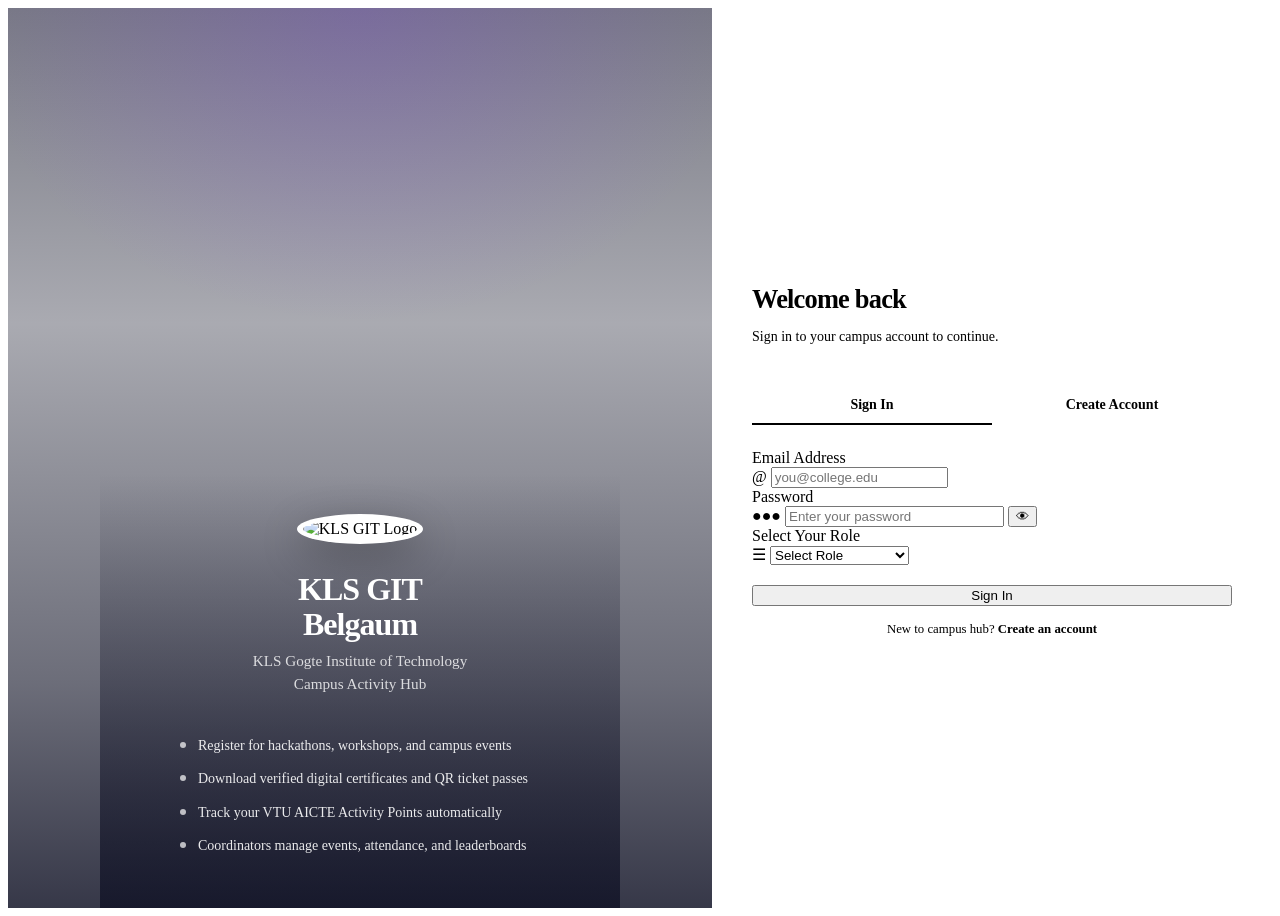
==== commit c68a134f: "feat: add college campus photo to login page branding panel" ====
--- a/src/main/resources/static/index.html
+++ b/src/main/resources/static/index.html
@@ -25,12 +25,19 @@
     /* Left branding panel */
     .auth-brand-panel {
       flex: 1;
-      background: linear-gradient(135deg, #7c3aed 0%, #4f46e5 50%, #0284c7 100%);
+      background:
+        linear-gradient(180deg,
+          rgba(10, 12, 32, 0.55) 0%,
+          rgba(10, 12, 32, 0.35) 35%,
+          rgba(10, 12, 32, 0.60) 75%,
+          rgba(10, 12, 32, 0.82) 100%
+        ),
+        url('/images/kls_git_campus.jpg') center 35% / cover no-repeat;
       display: flex;
       flex-direction: column;
       align-items: center;
-      justify-content: center;
-      padding: 48px 40px;
+      justify-content: flex-end;
+      padding: 0;
       position: relative;
       overflow: hidden;
     }
@@ -40,15 +47,18 @@
       position: absolute;
       inset: 0;
       background:
-        radial-gradient(ellipse 600px 400px at 20% 20%, rgba(255,255,255,0.06) 0%, transparent 60%),
-        radial-gradient(ellipse 500px 500px at 80% 80%, rgba(0,0,0,0.15) 0%, transparent 60%);
+        radial-gradient(ellipse 80% 50% at 50% 0%, rgba(124,58,237,0.22) 0%, transparent 70%);
+      pointer-events: none;
     }
 
     .auth-brand-content {
       position: relative;
       z-index: 1;
       text-align: center;
-      max-width: 420px;
+      max-width: 440px;
+      width: 100%;
+      padding: 40px 40px 36px;
+      background: linear-gradient(0deg, rgba(10,12,32,0.7) 0%, transparent 100%);
     }
 
     .auth-brand-logo {
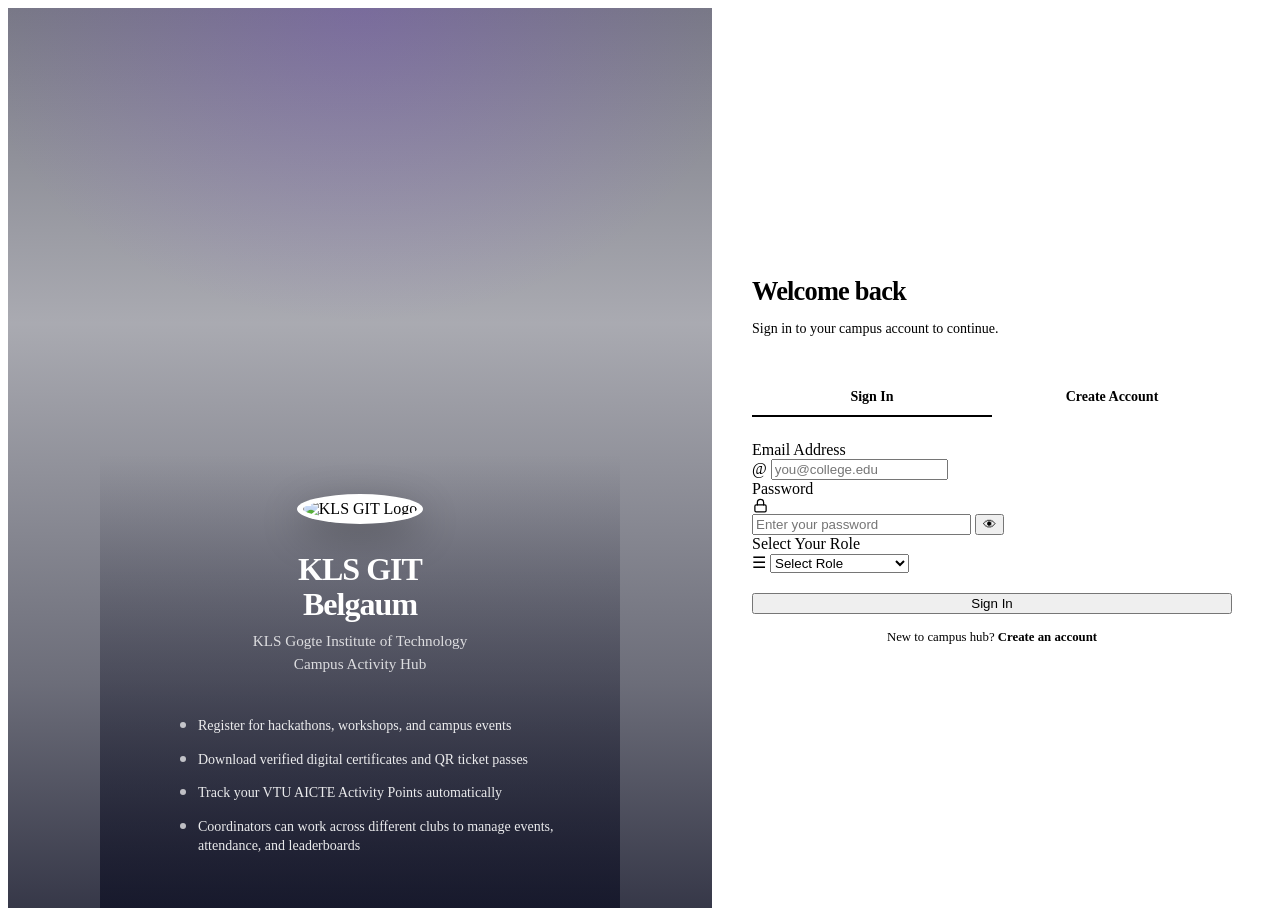
==== commit fdbcf643: "fix: update coordinator description to include multi-club support and replace password dots with cle" ====
--- a/src/main/resources/static/index.html
+++ b/src/main/resources/static/index.html
@@ -261,7 +261,7 @@
         </li>
         <li>
           <span class="auth-feature-dot"></span>
-          <span>Coordinators manage events, attendance, and leaderboards</span>
+          <span>Coordinators can work across different clubs to manage events, attendance, and leaderboards</span>
         </li>
       </ul>
     </div>
@@ -296,7 +296,12 @@
         <div class="form-group">
           <label for="password">Password</label>
           <div class="input-wrapper" style="position:relative;">
-            <span class="input-icon">&#9679;&#9679;&#9679;</span>
+            <span class="input-icon" style="display:flex; align-items:center; justify-content:center; width:16px; height:16px;">
+              <svg width="15" height="15" viewBox="0 0 24 24" fill="none" stroke="currentColor" stroke-width="2" stroke-linecap="round" stroke-linejoin="round">
+                <rect x="3" y="11" width="18" height="11" rx="2" ry="2"></rect>
+                <path d="M7 11V7a5 5 0 0 1 10 0v4"></path>
+              </svg>
+            </span>
             <input type="password" id="password" name="password" placeholder="Enter your password" autocomplete="current-password" required style="padding-right: 44px;" />
             <button type="button" class="password-toggle-btn" onclick="togglePasswordVisibility('password', this)" title="Show/hide password">&#128065;</button>
           </div>
@@ -425,7 +430,12 @@
         <div class="form-group">
           <label for="reg-password">Password *</label>
           <div class="input-wrapper" style="position:relative;">
-            <span class="input-icon">&#9679;&#9679;&#9679;</span>
+            <span class="input-icon" style="display:flex; align-items:center; justify-content:center; width:16px; height:16px;">
+              <svg width="15" height="15" viewBox="0 0 24 24" fill="none" stroke="currentColor" stroke-width="2" stroke-linecap="round" stroke-linejoin="round">
+                <rect x="3" y="11" width="18" height="11" rx="2" ry="2"></rect>
+                <path d="M7 11V7a5 5 0 0 1 10 0v4"></path>
+              </svg>
+            </span>
             <input type="password" id="reg-password" placeholder="Create a secure password" required style="padding-right: 44px;" />
             <button type="button" class="password-toggle-btn" onclick="togglePasswordVisibility('reg-password', this)" title="Show/hide password">&#128065;</button>
           </div>
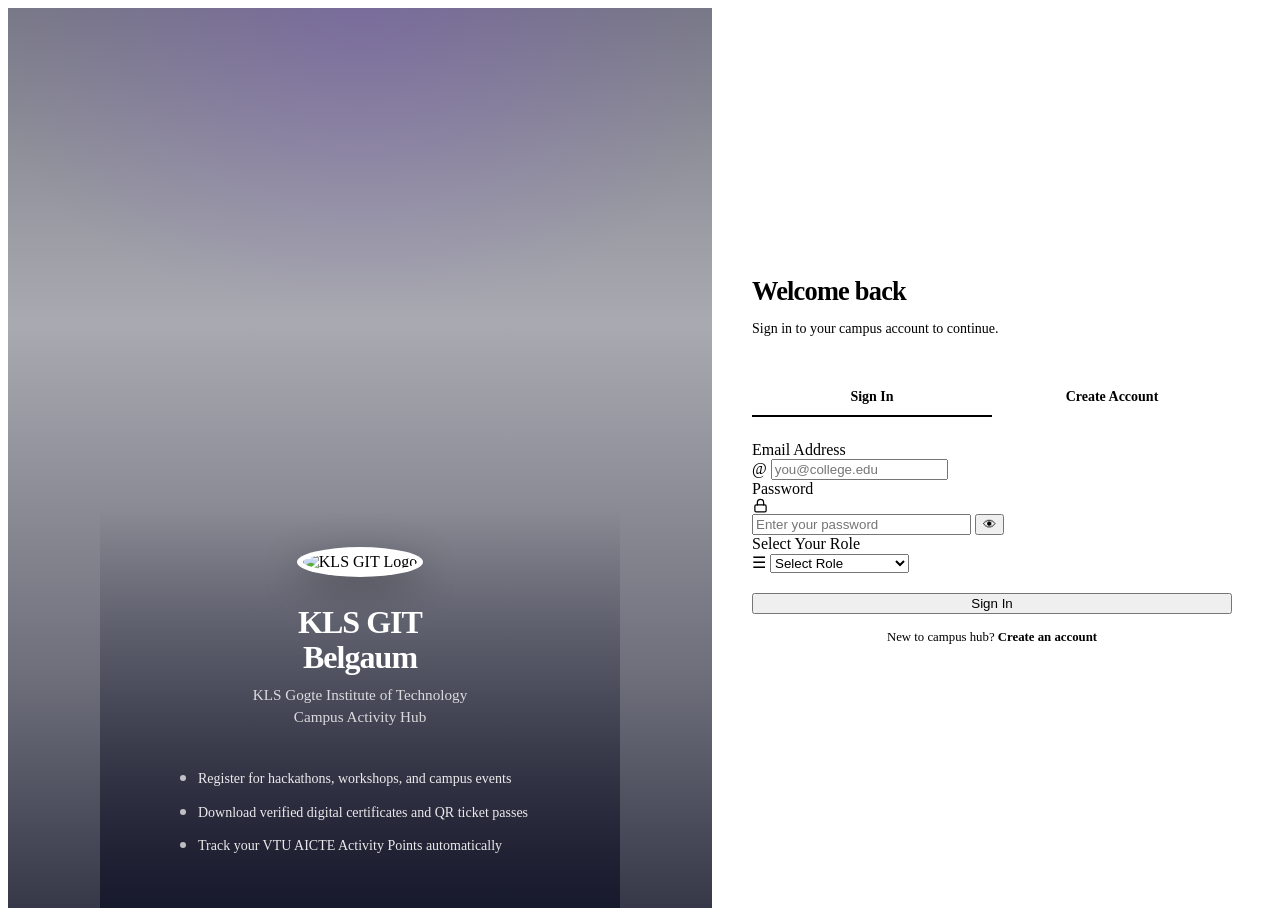
==== commit 223376dd: "feat: remove coordinator bullet from landing page and enable coordinators to work across different c" ====
--- a/src/main/resources/static/index.html
+++ b/src/main/resources/static/index.html
@@ -258,10 +258,6 @@
         <li>
           <span class="auth-feature-dot"></span>
           <span>Track your VTU AICTE Activity Points automatically</span>
-        </li>
-        <li>
-          <span class="auth-feature-dot"></span>
-          <span>Coordinators can work across different clubs to manage events, attendance, and leaderboards</span>
         </li>
       </ul>
     </div>
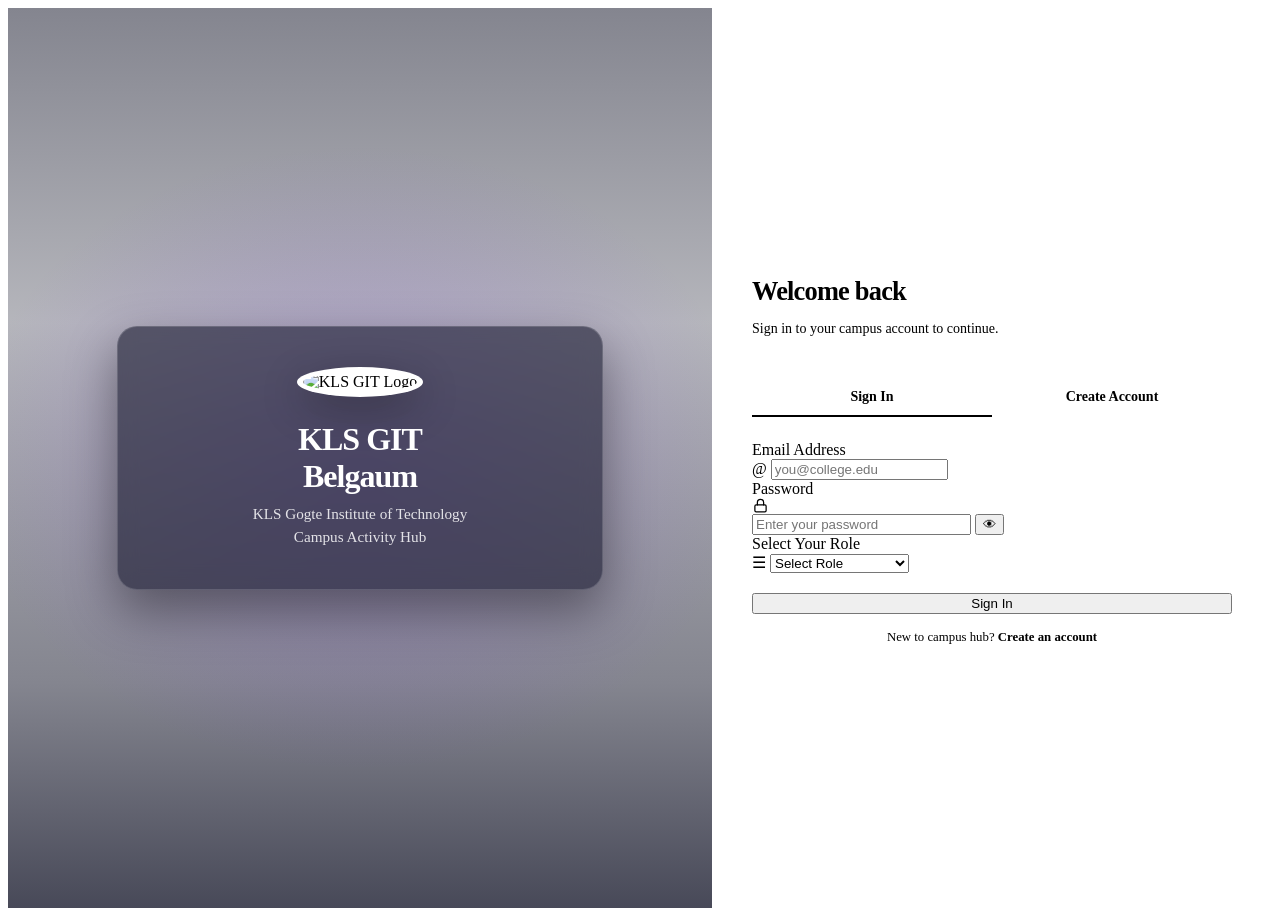
==== commit eb4790fb: "style: remove all bullet points from landing page left panel and center college branding card" ====
--- a/src/main/resources/static/index.html
+++ b/src/main/resources/static/index.html
@@ -27,17 +27,17 @@
       flex: 1;
       background:
         linear-gradient(180deg,
-          rgba(10, 12, 32, 0.55) 0%,
-          rgba(10, 12, 32, 0.35) 35%,
-          rgba(10, 12, 32, 0.60) 75%,
-          rgba(10, 12, 32, 0.82) 100%
+          rgba(10, 12, 32, 0.50) 0%,
+          rgba(10, 12, 32, 0.30) 35%,
+          rgba(10, 12, 32, 0.50) 75%,
+          rgba(10, 12, 32, 0.75) 100%
         ),
         url('/images/kls_git_campus.jpg') center 35% / cover no-repeat;
       display: flex;
       flex-direction: column;
       align-items: center;
-      justify-content: flex-end;
-      padding: 0;
+      justify-content: center;
+      padding: 40px;
       position: relative;
       overflow: hidden;
     }
@@ -47,7 +47,7 @@
       position: absolute;
       inset: 0;
       background:
-        radial-gradient(ellipse 80% 50% at 50% 0%, rgba(124,58,237,0.22) 0%, transparent 70%);
+        radial-gradient(ellipse 80% 50% at 50% 50%, rgba(124,58,237,0.22) 0%, transparent 70%);
       pointer-events: none;
     }
 
@@ -55,10 +55,15 @@
       position: relative;
       z-index: 1;
       text-align: center;
-      max-width: 440px;
+      max-width: 420px;
       width: 100%;
-      padding: 40px 40px 36px;
-      background: linear-gradient(0deg, rgba(10,12,32,0.7) 0%, transparent 100%);
+      padding: 40px 32px;
+      background: rgba(10, 12, 32, 0.55);
+      backdrop-filter: blur(10px);
+      -webkit-backdrop-filter: blur(10px);
+      border-radius: 20px;
+      border: 1px solid rgba(255, 255, 255, 0.15);
+      box-shadow: 0 20px 50px rgba(0,0,0,0.4);
     }
 
     .auth-brand-logo {
@@ -69,7 +74,7 @@
       background: #fff;
       padding: 6px;
       box-shadow: 0 12px 40px rgba(0,0,0,0.3);
-      margin-bottom: 28px;
+      margin-bottom: 24px;
     }
 
     .auth-brand-name {
@@ -79,41 +84,15 @@
       color: #ffffff;
       letter-spacing: -0.03em;
       margin-bottom: 8px;
-      line-height: 1.1;
+      line-height: 1.15;
     }
 
     .auth-brand-subtitle {
       font-size: 0.95rem;
-      color: rgba(255,255,255,0.8);
+      color: rgba(255,255,255,0.85);
       font-weight: 500;
-      margin-bottom: 40px;
+      margin-bottom: 0;
       line-height: 1.5;
-    }
-
-    .auth-feature-list {
-      list-style: none;
-      text-align: left;
-      display: flex;
-      flex-direction: column;
-      gap: 14px;
-    }
-
-    .auth-feature-list li {
-      display: flex;
-      align-items: flex-start;
-      gap: 12px;
-      color: rgba(255,255,255,0.9);
-      font-size: 0.875rem;
-      line-height: 1.4;
-    }
-
-    .auth-feature-dot {
-      width: 6px;
-      height: 6px;
-      border-radius: 50%;
-      background: rgba(255,255,255,0.7);
-      margin-top: 6px;
-      flex-shrink: 0;
     }
 
     /* Right auth panel */
@@ -245,21 +224,6 @@
         KLS Gogte Institute of Technology<br/>
         Campus Activity Hub
       </div>
-
-      <ul class="auth-feature-list">
-        <li>
-          <span class="auth-feature-dot"></span>
-          <span>Register for hackathons, workshops, and campus events</span>
-        </li>
-        <li>
-          <span class="auth-feature-dot"></span>
-          <span>Download verified digital certificates and QR ticket passes</span>
-        </li>
-        <li>
-          <span class="auth-feature-dot"></span>
-          <span>Track your VTU AICTE Activity Points automatically</span>
-        </li>
-      </ul>
     </div>
   </div>
 
